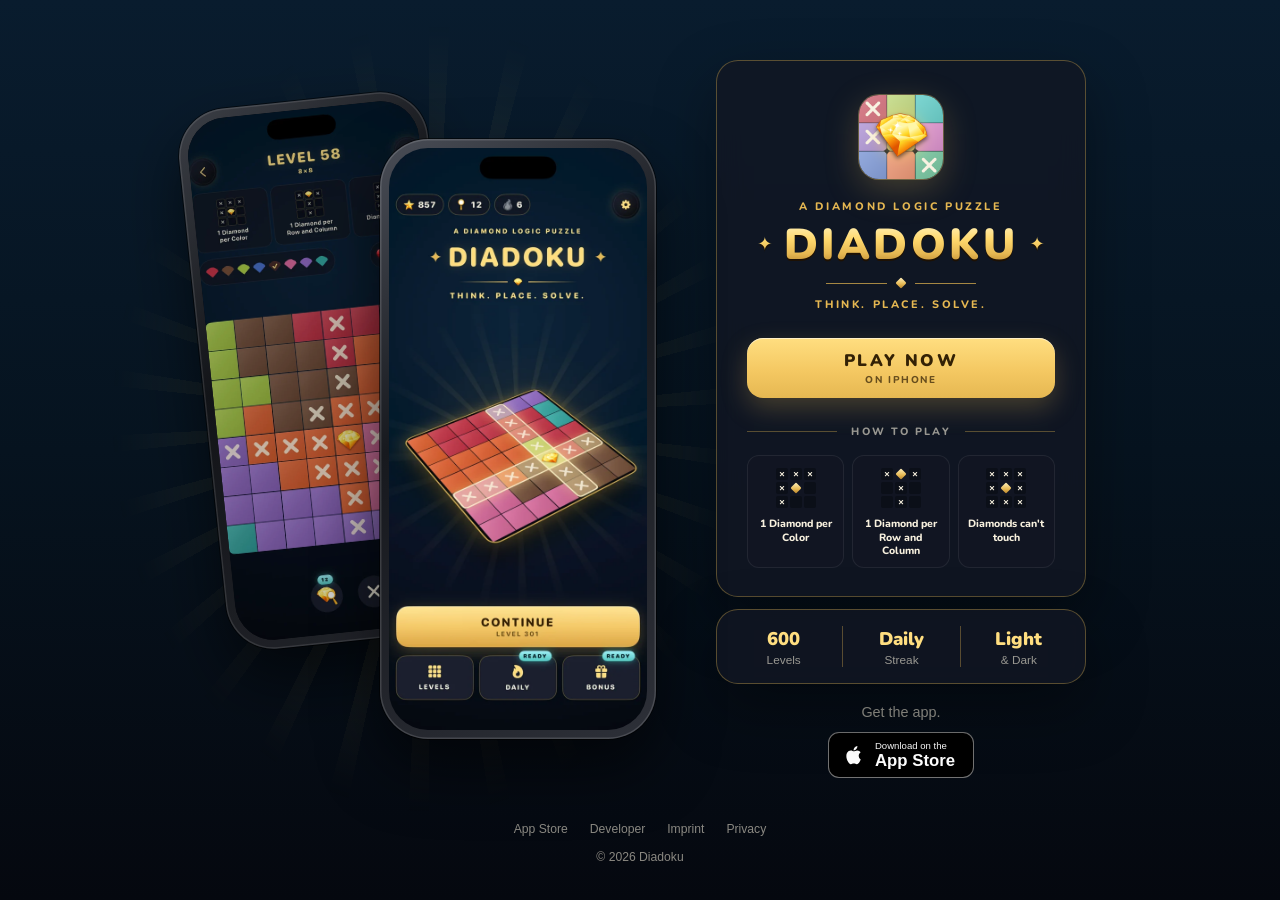
==== index.html @ b41c8b6a "Give the site its own favicon: the gold diamond on four board colors The full app icon turned into a" ====
<!doctype html>
<html lang="en">
<head>
  <meta charset="utf-8">
  <meta name="viewport" content="width=device-width, initial-scale=1">
  <meta name="theme-color" content="#091c2e">
  <title>Diadoku — A diamond logic puzzle</title>
  <meta name="description" content="Think. Place. Solve. Find every diamond: one per color, one per row and column, and no two may touch. 600 levels, a daily streak and light & dark mode, on iPhone.">
  <link rel="canonical" href="https://diadoku.com/">
  <meta property="og:type" content="website">
  <meta property="og:title" content="Diadoku — A diamond logic puzzle">
  <meta property="og:description" content="Think. Place. Solve. 600 levels on iPhone.">
  <meta property="og:url" content="https://diadoku.com/">
  <meta property="og:image" content="https://diadoku.com/assets/icon-256.png">
  <link rel="icon" href="/favicon.ico" sizes="any">
  <link rel="icon" type="image/png" sizes="32x32" href="assets/favicon-32.png">
  <link rel="icon" type="image/png" sizes="16x16" href="assets/favicon-16.png">
  <link rel="apple-touch-icon" href="assets/apple-touch-icon.png">
  <link rel="stylesheet" href="styles.css">
</head>
<body>
  <main class="stage">
    <div class="phones" aria-hidden="true">
      <div class="rays"></div>
      <div class="phone phone--back">
        <img class="slide is-active" src="assets/screens/game-dark.webp" width="600" height="1304" alt="">
        <img class="slide" src="assets/screens/streak.webp" width="600" height="1304" alt="" loading="lazy">
      </div>
      <div class="phone phone--front">
        <img class="slide is-active" src="assets/screens/home.webp" width="600" height="1304" alt="">
        <img class="slide" src="assets/screens/game-light.webp" width="600" height="1304" alt="" loading="lazy">
      </div>
    </div>

    <div class="panel">
      <section class="card card--main">
        <img class="app-icon" src="assets/icon-256.png" width="84" height="84" alt="">
        <p class="eyebrow">A diamond logic puzzle</p>
        <h1 class="wordmark"><span class="spark" aria-hidden="true">✦</span>Diadoku<span class="spark" aria-hidden="true">✦</span></h1>
        <div class="gem-rule" aria-hidden="true"><i></i></div>
        <p class="motto">Think. Place. Solve.</p>

        <a class="cta" href="https://apps.apple.com/app/diadoku/id6808338155" target="_blank" rel="noopener noreferrer">
          Play now
          <small>on iPhone</small>
        </a>

        <div class="divider"><span>How to play</span></div>

        <ul class="rules">
          <li>
            <span class="mini" aria-hidden="true"><i>×</i><i>×</i><i>×</i><i>×</i><i class="g"></i><i></i><i>×</i><i></i><i></i></span>
            1 Diamond per Color
          </li>
          <li>
            <span class="mini" aria-hidden="true"><i>×</i><i class="g"></i><i>×</i><i></i><i>×</i><i></i><i></i><i>×</i><i></i></span>
            1 Diamond per Row and Column
          </li>
          <li>
            <span class="mini" aria-hidden="true"><i>×</i><i>×</i><i>×</i><i>×</i><i class="g"></i><i>×</i><i>×</i><i>×</i><i>×</i></span>
            Diamonds can't touch
          </li>
        </ul>
      </section>

      <section class="card card--stats" aria-label="Game features">
        <div><strong>600</strong><span>Levels</span></div>
        <div><strong>Daily</strong><span>Streak</span></div>
        <div><strong>Light</strong><span>&amp; Dark</span></div>
      </section>

      <div class="get-app">
        <p>Get the app.</p>
        <a class="store-badge" href="https://apps.apple.com/app/diadoku/id6808338155" target="_blank" rel="noopener noreferrer">
          <svg viewBox="0 0 24 24" aria-hidden="true"><path d="M16.7 12.8c0-2.3 1.9-3.4 2-3.5a4.3 4.3 0 0 0-3.4-1.8c-1.4-.1-2.7.8-3.4.8-.7 0-1.8-.8-3-.8a4.5 4.5 0 0 0-3.8 2.3c-1.6 2.8-.4 6.9 1.1 9.2.8 1.1 1.6 2.3 2.7 2.2 1.1 0 1.5-.7 2.9-.7s1.8.7 3 .7 2-1.1 2.7-2.3a10 10 0 0 0 1.2-2.5 4 4 0 0 1-2-3.6ZM14.4 6a4.2 4.2 0 0 0 1-3 4.3 4.3 0 0 0-2.8 1.5 4 4 0 0 0-1 2.9 3.6 3.6 0 0 0 2.8-1.4Z"/></svg>
          <span><small>Download on the</small><strong>App Store</strong></span>
        </a>
      </div>
    </div>
  </main>

  <footer class="site-footer">
    <nav class="footer-links" aria-label="Footer">
      <a href="https://apps.apple.com/app/diadoku/id6808338155" target="_blank" rel="noopener noreferrer">App Store</a>
      <a href="https://www.ogulcanserbest.com/" target="_blank" rel="noopener noreferrer">Developer</a>
      <a href="https://www.ogulcanserbest.com/imprint.html">Imprint</a>
      <a href="https://www.ogulcanserbest.com/privacy.html">Privacy</a>
    </nav>
    <p>© <span id="year">2026</span> Diadoku</p>
  </footer>

  <script>
    document.getElementById("year").textContent = new Date().getFullYear();
    if (!matchMedia("(prefers-reduced-motion: reduce)").matches) {
      const slides = document.querySelectorAll(".phone .slide");
      setInterval(() => slides.forEach((slide) => slide.classList.toggle("is-active")), 4500);
    }
  </script>
</body>
</html>
---- styles.css ----
/* Nunito stands in for SF Rounded where the system font is not available */
@font-face {
  font-family: "Nunito";
  src: url("assets/fonts/nunito-latin-800-normal.woff2") format("woff2");
  font-weight: 800;
  font-display: swap;
}
@font-face {
  font-family: "Nunito";
  src: url("assets/fonts/nunito-latin-900-normal.woff2") format("woff2");
  font-weight: 900;
  font-display: swap;
}

/* Colors taken from the app's DiadokuTheme (dark appearance) */
:root {
  color-scheme: dark;
  --bg-top: #091c2e;
  --bg-mid: #06131f;
  --bg: #05080f;
  --card: rgb(18 23 36 / 80%);
  --ink: #f7f0de;
  --muted: rgb(247 240 222 / 60%);
  --gold: #e6b852;
  --gold-soft: #ffde80;
  --on-gold: #332105;
  --line: rgb(230 184 82 / 35%);
  --wordmark: linear-gradient(180deg, #fff2bf 0%, #ffd96e 38%, #e6b852 70%, #b3802b 100%);
  --rounded: ui-rounded, "SF Pro Rounded", "Nunito", system-ui, sans-serif;
  --sans: -apple-system, BlinkMacSystemFont, "SF Pro Text", "Segoe UI", Roboto, sans-serif;
}

* { box-sizing: border-box; }
html { min-width: 320px; background: var(--bg); overflow-x: hidden; }
body {
  min-height: 100vh;
  min-height: 100svh;
  margin: 0;
  display: flex;
  flex-direction: column;
  overflow-x: hidden;
  overflow-x: clip;
  color: var(--ink);
  font-family: var(--sans);
  -webkit-font-smoothing: antialiased;
  background: linear-gradient(180deg, var(--bg-top) 0%, var(--bg-mid) 50%, var(--bg) 100%) fixed;
}
a { color: inherit; }

/* ---------- Layout: phones left, panel right ---------- */
.stage {
  flex: 1;
  width: min(980px, calc(100% - 32px));
  margin: 0 auto;
  padding: 56px 0 24px;
  display: flex;
  align-items: center;
  justify-content: center;
  gap: 52px;
}

/* ---------- Phones ---------- */
.phones {
  position: relative;
  flex: 0 0 auto;
  width: 470px;
  height: 640px;
}
/* The gold sunburst behind the board on the app's home screen */
.rays {
  position: absolute;
  inset: -12% -18%;
  background: repeating-conic-gradient(from 0deg at 50% 50%, rgb(255 222 128 / 14%) 0deg 3deg, transparent 3deg 12deg);
  -webkit-mask: radial-gradient(closest-side, #000 15%, transparent 100%);
  mask: radial-gradient(closest-side, #000 15%, transparent 100%);
  animation: spin 120s linear infinite;
}
.rays::after {
  content: "";
  position: absolute;
  inset: 25%;
  border-radius: 50%;
  background: radial-gradient(closest-side, rgb(230 184 82 / 30%), transparent);
}
@keyframes spin { to { transform: rotate(360deg); } }

.phone {
  position: absolute;
  aspect-ratio: 1320 / 2868;
  padding: 9px;
  border-radius: 48px;
  background: linear-gradient(145deg, #4a4e57, #17191e 40%, #2d3038);
  box-shadow:
    inset 0 0 0 1.5px rgb(255 255 255 / 14%),
    0 30px 60px rgb(0 0 0 / 55%),
    0 0 0 1px rgb(0 0 0 / 60%);
}
.phone .slide {
  position: absolute;
  inset: 9px;
  width: calc(100% - 18px);
  height: calc(100% - 18px);
  object-fit: cover;
  border-radius: 39px;
  background: var(--bg);
  opacity: 0;
  transition: opacity 1.4s ease;
}
.phone .slide.is-active { opacity: 1; }
.phone--back {
  left: 8px;
  top: 0;
  width: 250px;
  transform: rotate(-6deg);
  filter: brightness(.8);
}
.phone--front {
  right: 8px;
  bottom: 0;
  z-index: 1;
  width: 276px;
  animation: float 7s ease-in-out infinite;
}
@keyframes float {
  0%, 100% { transform: translateY(0); }
  50% { transform: translateY(-10px); }
}

/* ---------- Panel / cards ---------- */
.panel {
  width: 370px;
  flex: 0 0 auto;
  display: flex;
  flex-direction: column;
  gap: 12px;
}
.card {
  border: 1px solid var(--line);
  border-radius: 22px;
  background: var(--card);
  -webkit-backdrop-filter: blur(14px);
  backdrop-filter: blur(14px);
  box-shadow: 0 24px 60px rgb(0 0 0 / 35%);
}
.card--main { padding: 34px 30px 28px; text-align: center; }
.app-icon {
  display: block;
  margin: 0 auto 20px;
  border-radius: 20px;
  box-shadow: 0 0 0 1px rgb(255 222 128 / 30%), 0 10px 34px rgb(230 184 82 / 25%);
}
.eyebrow, .motto {
  margin: 0;
  color: var(--gold);
  font-family: var(--rounded);
  font-size: .68rem;
  font-weight: 800;
  letter-spacing: .24em;
  text-transform: uppercase;
}
.wordmark {
  margin: 8px 0 0;
  display: flex;
  align-items: center;
  justify-content: center;
  gap: 12px;
  font-family: var(--rounded);
  font-size: 2.7rem;
  font-weight: 900;
  letter-spacing: .07em;
  line-height: 1.05;
  text-transform: uppercase;
  background: var(--wordmark);
  -webkit-background-clip: text;
  background-clip: text;
  color: transparent;
  filter: drop-shadow(0 2px 0 rgb(31 18 3 / 95%));
}
.spark { font-size: .42em; letter-spacing: 0; }
.gem-rule {
  display: flex;
  align-items: center;
  justify-content: center;
  gap: 10px;
  margin: 12px auto 10px;
  width: 150px;
}
.gem-rule::before, .gem-rule::after { content: ""; flex: 1; height: 1px; background: var(--gold); opacity: .7; }
.gem-rule i, .mini .g {
  width: 8px;
  height: 8px;
  transform: rotate(45deg);
  border-radius: 1.5px;
  background: linear-gradient(135deg, #fff2bf, var(--gold) 60%, #b3802b);
}

.cta {
  display: flex;
  flex-direction: column;
  align-items: center;
  justify-content: center;
  min-height: 60px;
  margin-top: 26px;
  border-radius: 16px;
  background: linear-gradient(180deg, var(--gold-soft), #f4c862 55%, var(--gold));
  color: var(--on-gold);
  text-decoration: none;
  font-family: var(--rounded);
  font-weight: 900;
  font-size: 1.05rem;
  letter-spacing: .14em;
  text-transform: uppercase;
  box-shadow: 0 10px 26px rgb(230 184 82 / 25%), inset 0 1px 0 rgb(255 255 255 / 55%);
  transition: transform .18s ease, box-shadow .18s ease;
}
.cta small { margin-top: 1px; font-size: .62rem; font-weight: 800; letter-spacing: .16em; opacity: .72; }
.cta:hover { transform: translateY(-2px); box-shadow: 0 14px 32px rgb(230 184 82 / 36%), inset 0 1px 0 rgb(255 255 255 / 55%); }

.divider {
  display: flex;
  align-items: center;
  gap: 14px;
  margin: 26px 0 16px;
  color: var(--muted);
  font-family: var(--rounded);
  font-size: .66rem;
  font-weight: 800;
  letter-spacing: .2em;
  text-transform: uppercase;
}
.divider::before, .divider::after { content: ""; flex: 1; height: 1px; background: var(--line); }

/* The three rule cards from the top of the game screen */
.rules {
  margin: 0;
  padding: 0;
  list-style: none;
  display: grid;
  grid-template-columns: repeat(3, 1fr);
  gap: 8px;
}
.rules li {
  display: flex;
  flex-direction: column;
  align-items: center;
  gap: 9px;
  padding: 12px 6px 10px;
  border: 1px solid rgb(255 255 255 / 7%);
  border-radius: 12px;
  background: rgb(18 23 36 / 90%);
  font-family: var(--rounded);
  font-size: .66rem;
  font-weight: 800;
  line-height: 1.25;
}
.mini {
  display: grid;
  grid-template-columns: repeat(3, 12px);
  gap: 2px;
}
.mini i {
  width: 12px;
  height: 12px;
  display: grid;
  place-items: center;
  border-radius: 2px;
  background: #0b0f18;
  color: var(--ink);
  font-size: 10px;
  font-style: normal;
  line-height: 1;
}
.mini .g { width: 8px; height: 8px; margin: 2px; }

.card--stats {
  display: grid;
  grid-template-columns: repeat(3, 1fr);
  padding: 16px 8px;
  text-align: center;
}
.card--stats div + div { border-left: 1px solid var(--line); }
.card--stats strong { display: block; color: var(--gold-soft); font-family: var(--rounded); font-size: 1.15rem; font-weight: 900; }
.card--stats span { display: block; margin-top: 2px; color: var(--muted); font-size: .74rem; }

.get-app { padding-top: 8px; text-align: center; }
.get-app p { margin: 0 0 12px; color: var(--muted); font-size: .9rem; }
.store-badge {
  display: inline-flex;
  align-items: center;
  gap: 9px;
  min-height: 46px;
  padding: 6px 18px 6px 13px;
  border: 1px solid rgb(255 255 255 / 45%);
  border-radius: 11px;
  background: #000;
  color: #fff;
  text-decoration: none;
  transition: border-color .18s ease;
}
.store-badge:hover { border-color: #fff; }
.store-badge svg { width: 24px; height: 24px; fill: currentColor; }
.store-badge span { display: grid; text-align: left; }
.store-badge small { font-size: .6rem; line-height: 1.2; }
.store-badge strong { font-size: 1.05rem; font-weight: 600; line-height: 1.15; }

.cta:focus-visible, .store-badge:focus-visible, .footer-links a:focus-visible { outline: 2px solid var(--gold-soft); outline-offset: 3px; }

/* ---------- Footer ---------- */
.site-footer {
  padding: 16px 16px 36px;
  text-align: center;
  color: rgb(247 240 222 / 55%);
  font-size: .76rem;
}
.footer-links { display: flex; flex-wrap: wrap; justify-content: center; gap: 8px 22px; }
.footer-links a { text-decoration: none; transition: color .18s ease; }
.footer-links a:hover { color: var(--gold-soft); }
.site-footer p { margin: 14px 0 0; }

/* ---------- Responsive ---------- */
@media (max-width: 920px) {
  .stage { flex-direction: column; gap: 28px; padding-top: 32px; }
  .panel { order: -1; }
  .phones { width: 340px; height: 470px; }
  .phone--back { width: 182px; }
  .phone--front { width: 200px; }
  .phone { padding: 7px; border-radius: 36px; }
  .phone .slide { inset: 7px; width: calc(100% - 14px); height: calc(100% - 14px); border-radius: 29px; }
}
@media (max-width: 420px) {
  .panel { width: 100%; }
  .card--main { padding: 30px 18px 22px; }
  .wordmark { font-size: 2.3rem; gap: 9px; }
  .phones { width: 300px; height: 420px; }
  .phone--back { width: 162px; }
  .phone--front { width: 178px; }
}
@media (prefers-reduced-motion: reduce) {
  *, *::before, *::after { animation: none !important; transition-duration: .01ms !important; }
}
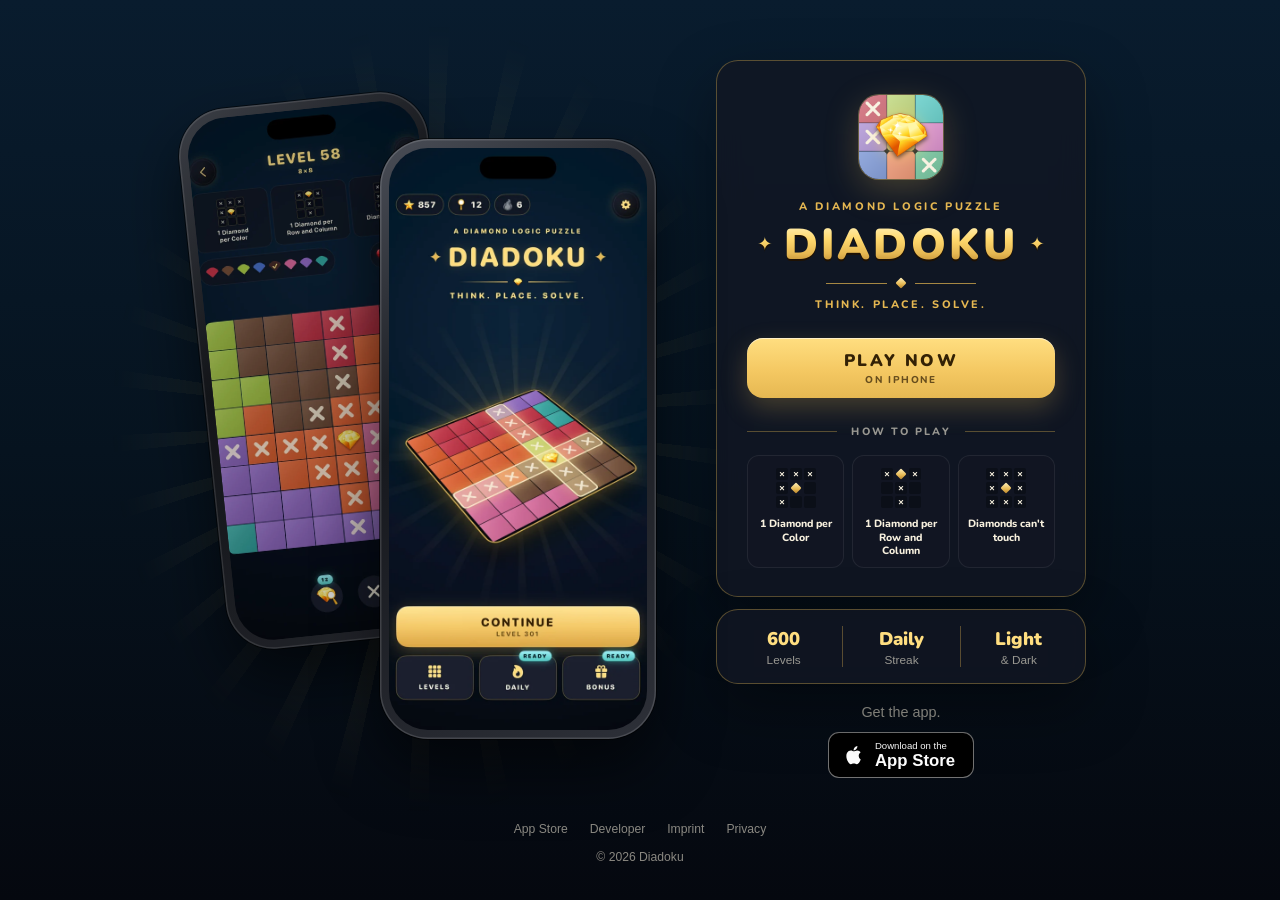
==== commit 79a5fbb4: "Load the newest stylesheet after each change Co-Authored-By: Claude Opus 5.5 <noreply@anthropic.com>" ====
--- a/index.html
+++ b/index.html
@@ -16,7 +16,7 @@
   <link rel="icon" type="image/png" sizes="32x32" href="assets/favicon-32.png">
   <link rel="icon" type="image/png" sizes="16x16" href="assets/favicon-16.png">
   <link rel="apple-touch-icon" href="assets/apple-touch-icon.png">
-  <link rel="stylesheet" href="styles.css">
+  <link rel="stylesheet" href="styles.css?v=7286f55">
 </head>
 <body>
   <main class="stage">
--- a/styles.css
+++ b/styles.css
@@ -320,7 +320,6 @@
 /* ---------- Responsive ---------- */
 @media (max-width: 920px) {
   .stage { flex-direction: column; gap: 28px; padding-top: 32px; }
-  .panel { order: -1; }
   .phones { width: 340px; height: 470px; }
   .phone--back { width: 182px; }
   .phone--front { width: 200px; }
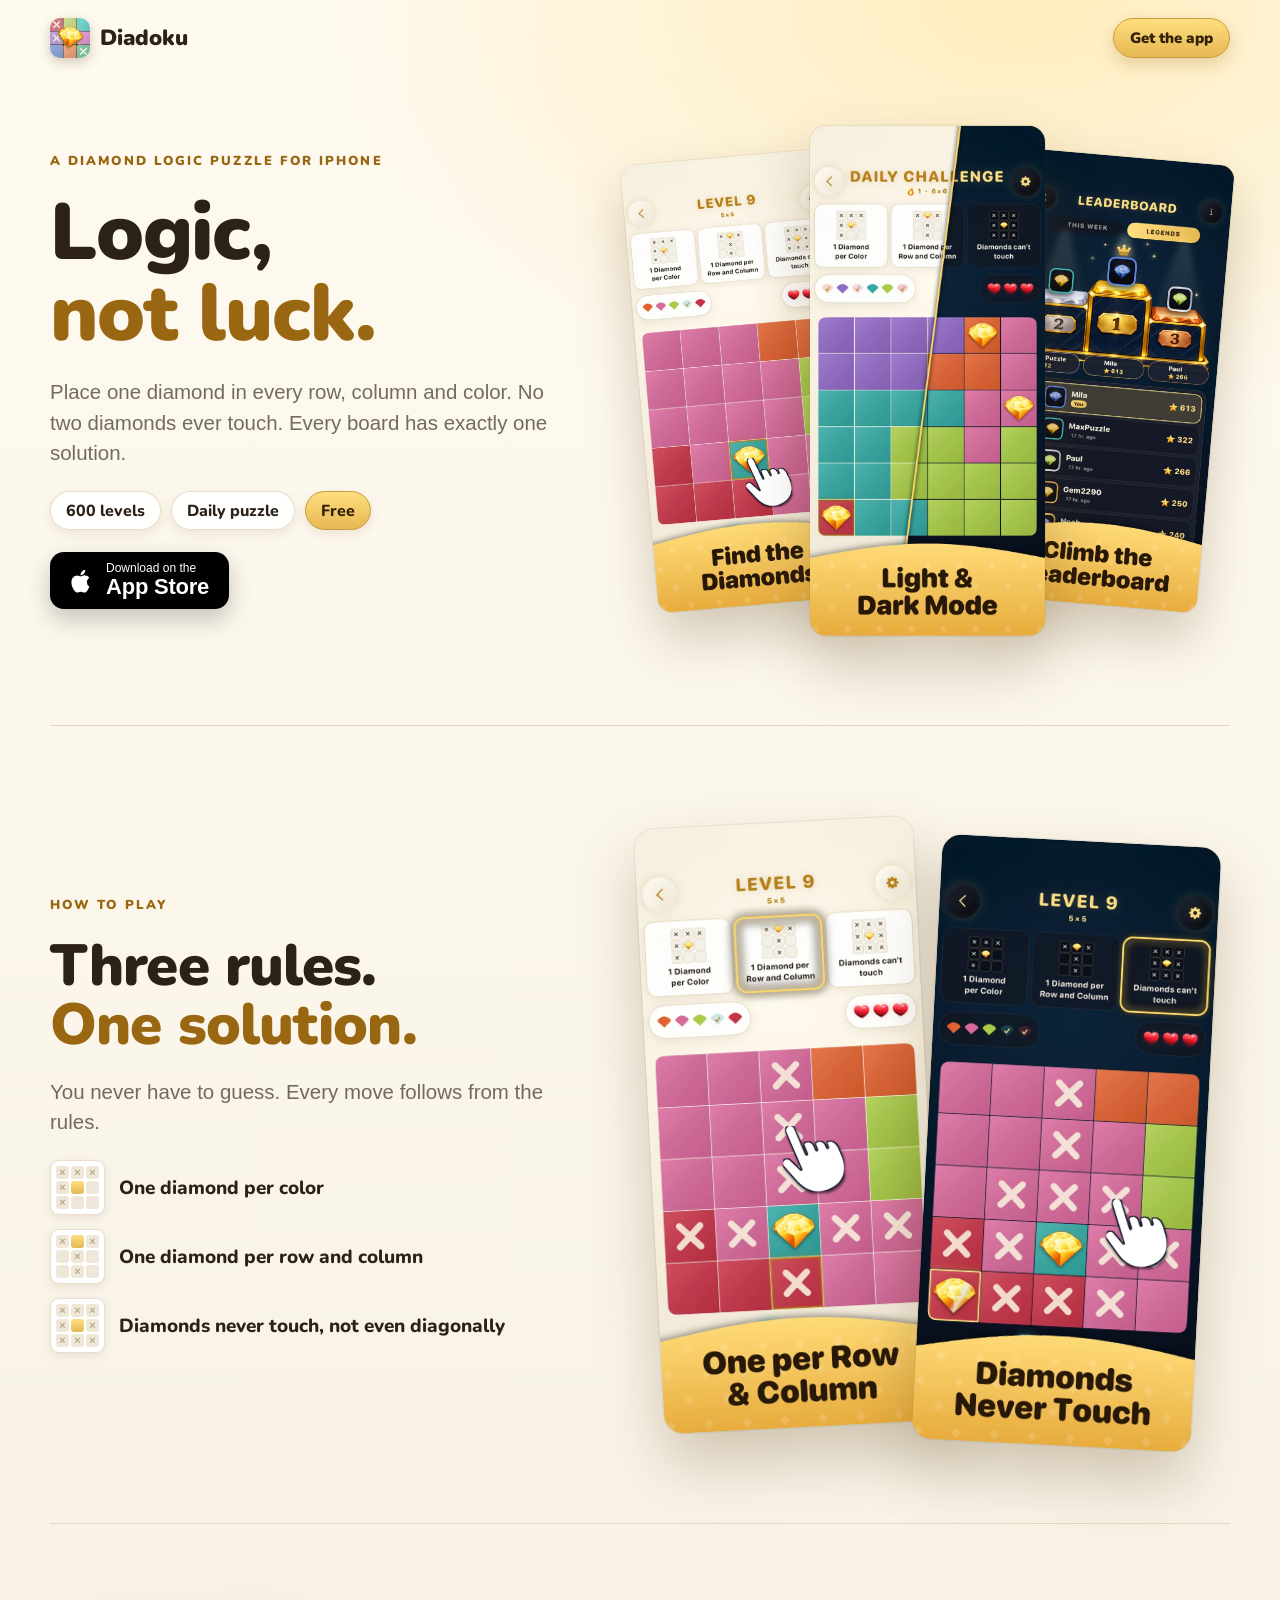
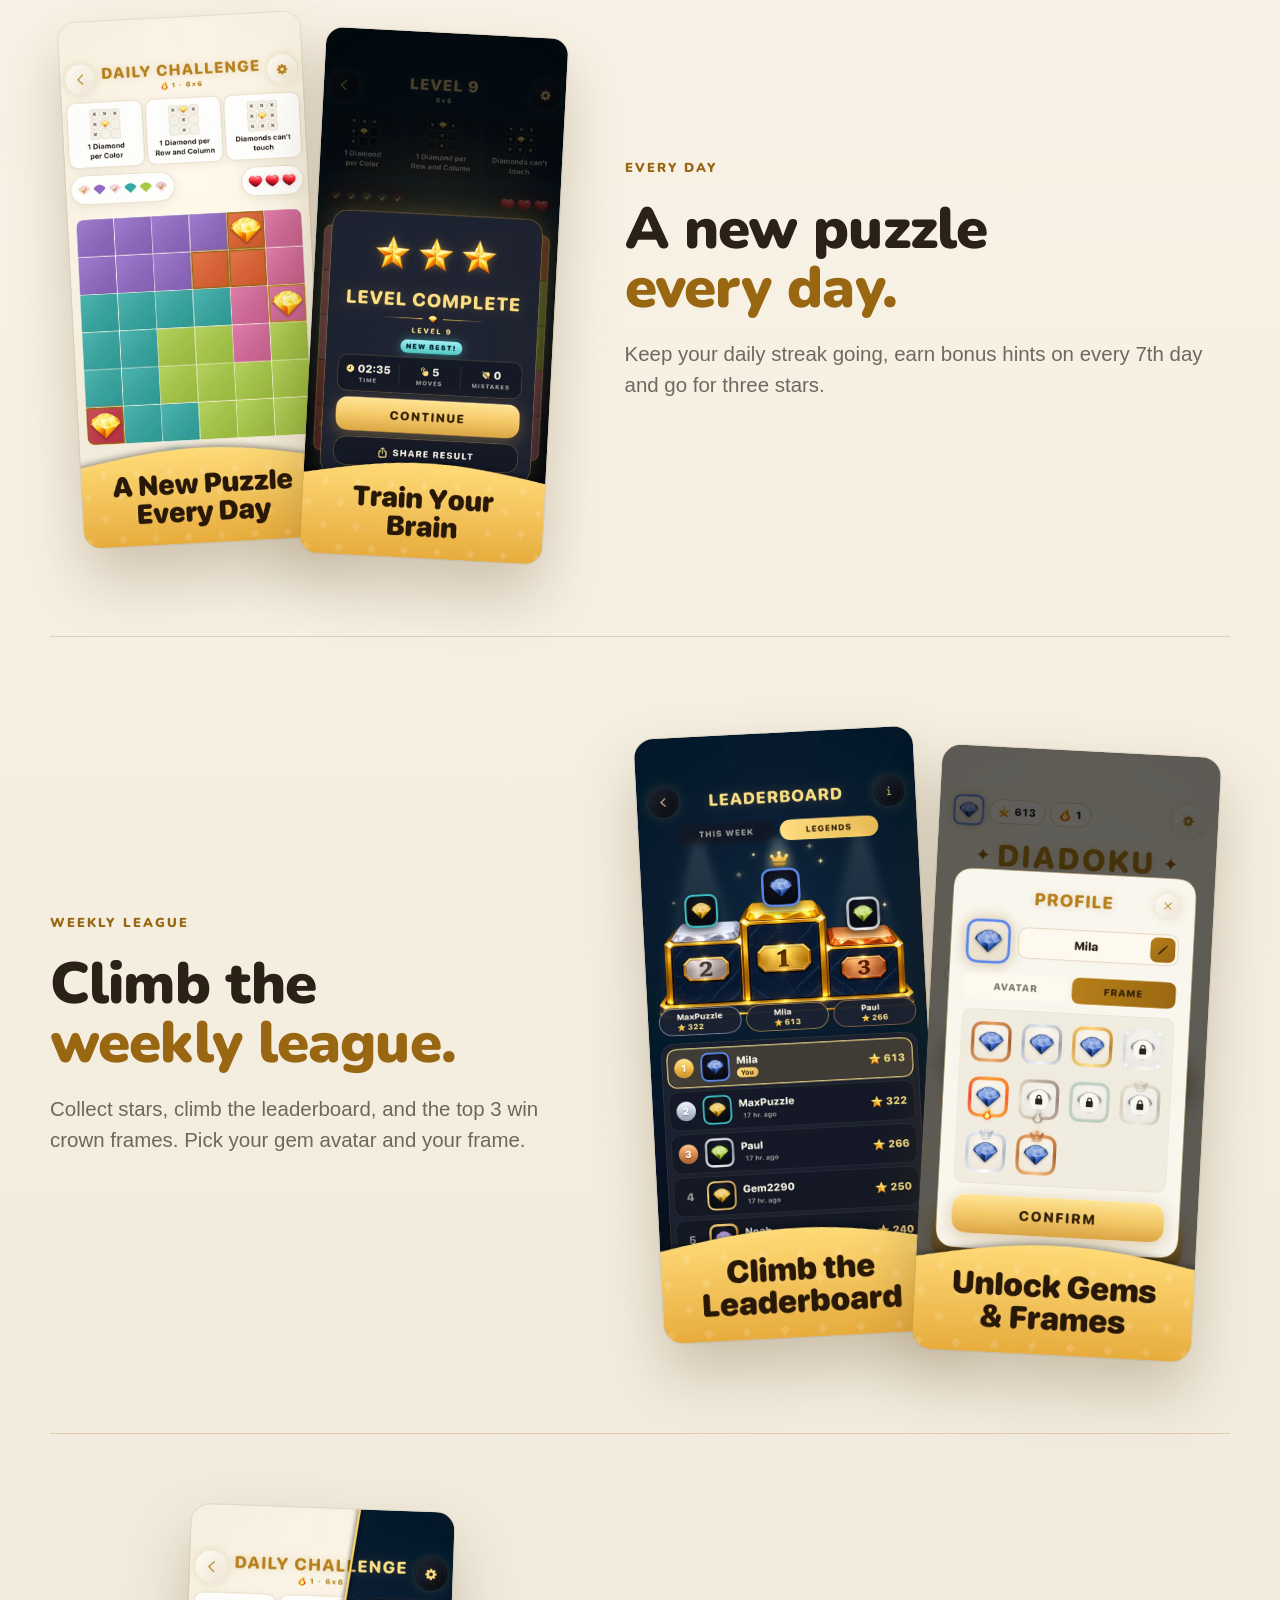
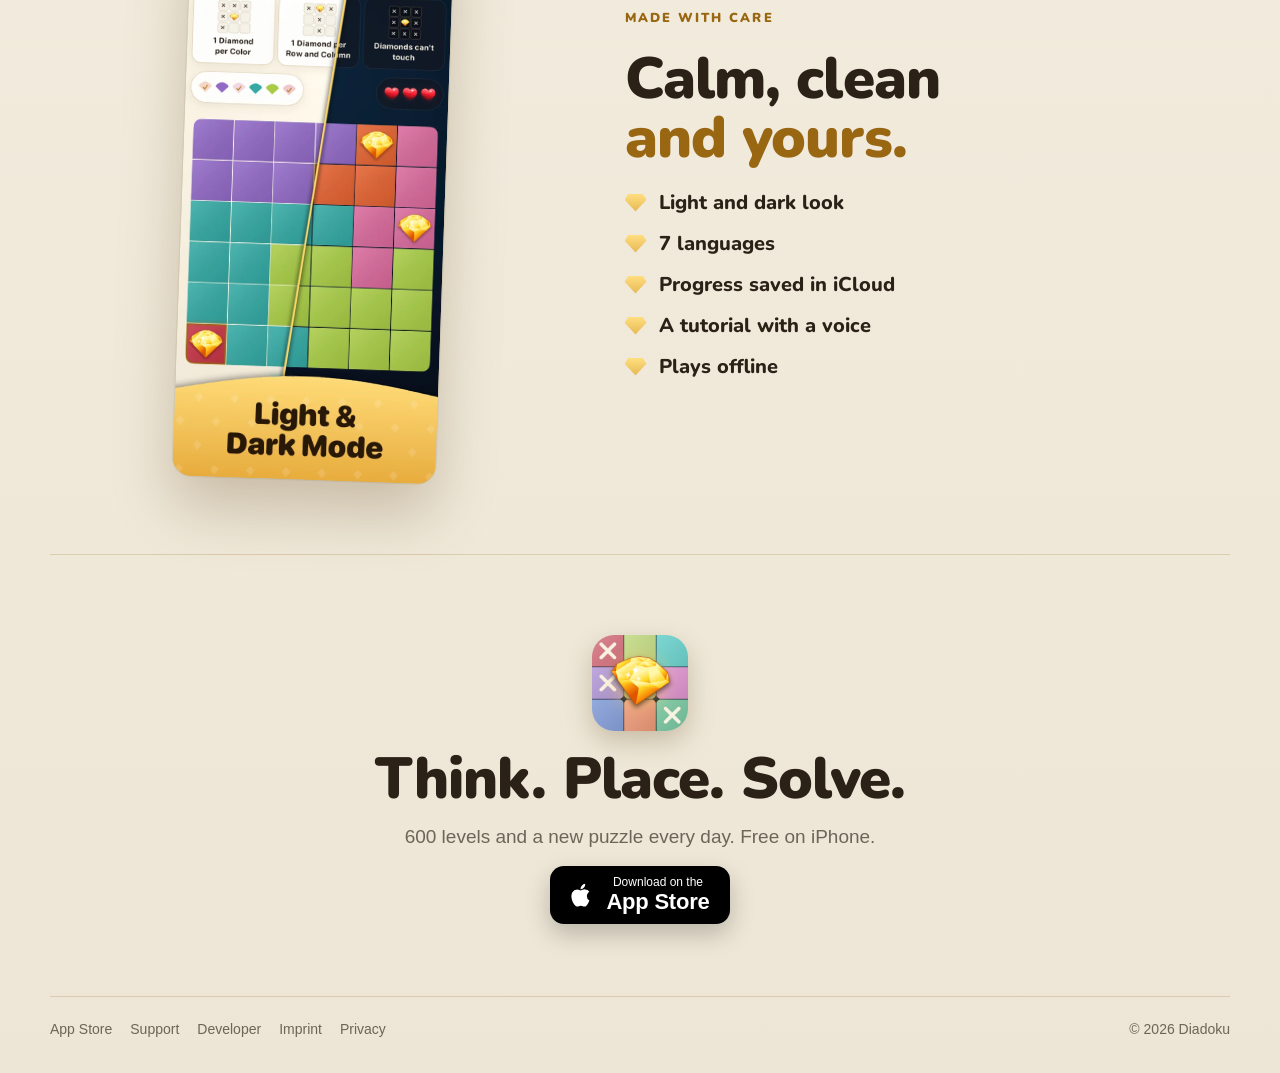
==== commit b648b875: "Show the site in the light look of the launch gallery The page now tells the game like the Product H" ====
--- a/index.html
+++ b/index.html
@@ -3,85 +3,130 @@
 <head>
   <meta charset="utf-8">
   <meta name="viewport" content="width=device-width, initial-scale=1">
-  <meta name="theme-color" content="#091c2e">
-  <title>Diadoku — A diamond logic puzzle</title>
-  <meta name="description" content="Think. Place. Solve. Find every diamond: one per color, one per row and column, and no two may touch. 600 levels, a daily streak and light & dark mode, on iPhone.">
+  <meta name="theme-color" content="#fffaf0">
+  <title>Diadoku: Logic, not luck</title>
+  <meta name="description" content="A calm logic puzzle for iPhone. Place one diamond in every row, column and color, and no two diamonds may touch. Every board has exactly one solution. 600 levels, a daily puzzle and a weekly star league, free.">
   <link rel="canonical" href="https://diadoku.com/">
   <meta property="og:type" content="website">
-  <meta property="og:title" content="Diadoku — A diamond logic puzzle">
-  <meta property="og:description" content="Think. Place. Solve. 600 levels on iPhone.">
+  <meta property="og:title" content="Diadoku: Logic, not luck">
+  <meta property="og:description" content="Place one diamond in every row, column and color. Every board has exactly one solution. Free on iPhone.">
   <meta property="og:url" content="https://diadoku.com/">
-  <meta property="og:image" content="https://diadoku.com/assets/icon-256.png">
+  <meta property="og:image" content="https://diadoku.com/assets/og.jpg">
+  <meta property="og:image:width" content="1270">
+  <meta property="og:image:height" content="760">
+  <meta name="twitter:card" content="summary_large_image">
   <link rel="icon" href="/favicon.ico" sizes="any">
   <link rel="icon" type="image/png" sizes="32x32" href="assets/favicon-32.png">
   <link rel="icon" type="image/png" sizes="16x16" href="assets/favicon-16.png">
   <link rel="apple-touch-icon" href="assets/apple-touch-icon.png">
-  <link rel="stylesheet" href="styles.css?v=7286f55">
+  <link rel="stylesheet" href="styles.css?v=2">
 </head>
 <body>
-  <main class="stage">
-    <div class="phones" aria-hidden="true">
-      <div class="rays"></div>
-      <div class="phone phone--back">
-        <img class="slide is-active" src="assets/screens/game-dark.webp" width="600" height="1304" alt="">
-        <img class="slide" src="assets/screens/streak.webp" width="600" height="1304" alt="" loading="lazy">
-      </div>
-      <div class="phone phone--front">
-        <img class="slide is-active" src="assets/screens/home.webp" width="600" height="1304" alt="">
-        <img class="slide" src="assets/screens/game-light.webp" width="600" height="1304" alt="" loading="lazy">
-      </div>
-    </div>
+  <header class="top">
+    <a class="brand" href="#top" aria-label="Diadoku, back to top">
+      <img src="assets/icon-256.png" width="40" height="40" alt="">
+      <span>Diadoku</span>
+    </a>
+    <a class="pill-link" href="https://apps.apple.com/app/apple-store/id6808338155?pt=129407361&amp;ct=website&amp;mt=8" target="_blank" rel="noopener noreferrer">Get the app</a>
+  </header>
 
-    <div class="panel">
-      <section class="card card--main">
-        <img class="app-icon" src="assets/icon-256.png" width="84" height="84" alt="">
-        <p class="eyebrow">A diamond logic puzzle</p>
-        <h1 class="wordmark"><span class="spark" aria-hidden="true">✦</span>Diadoku<span class="spark" aria-hidden="true">✦</span></h1>
-        <div class="gem-rule" aria-hidden="true"><i></i></div>
-        <p class="motto">Think. Place. Solve.</p>
-
-        <a class="cta" href="https://apps.apple.com/app/diadoku/id6808338155" target="_blank" rel="noopener noreferrer">
-          Play now
-          <small>on iPhone</small>
-        </a>
-
-        <div class="divider"><span>How to play</span></div>
-
-        <ul class="rules">
-          <li>
-            <span class="mini" aria-hidden="true"><i>×</i><i>×</i><i>×</i><i>×</i><i class="g"></i><i></i><i>×</i><i></i><i></i></span>
-            1 Diamond per Color
-          </li>
-          <li>
-            <span class="mini" aria-hidden="true"><i>×</i><i class="g"></i><i>×</i><i></i><i>×</i><i></i><i></i><i>×</i><i></i></span>
-            1 Diamond per Row and Column
-          </li>
-          <li>
-            <span class="mini" aria-hidden="true"><i>×</i><i>×</i><i>×</i><i>×</i><i class="g"></i><i>×</i><i>×</i><i>×</i><i>×</i></span>
-            Diamonds can't touch
-          </li>
+  <main id="top">
+    <!-- Hero: the thesis and three store images, like the first gallery slide -->
+    <section class="hero">
+      <div class="copy">
+        <p class="eyebrow">A diamond logic puzzle for iPhone</p>
+        <h1>Logic, <em>not luck.</em></h1>
+        <p class="lead">Place one diamond in every row, column and color. No two diamonds ever touch. Every board has exactly one solution.</p>
+        <ul class="chips" aria-label="Highlights">
+          <li>600 levels</li>
+          <li>Daily puzzle</li>
+          <li class="gold">Free</li>
         </ul>
-      </section>
-
-      <section class="card card--stats" aria-label="Game features">
-        <div><strong>600</strong><span>Levels</span></div>
-        <div><strong>Daily</strong><span>Streak</span></div>
-        <div><strong>Light</strong><span>&amp; Dark</span></div>
-      </section>
-
-      <div class="get-app">
-        <p>Get the app.</p>
-        <a class="store-badge" href="https://apps.apple.com/app/diadoku/id6808338155" target="_blank" rel="noopener noreferrer">
+        <a class="store-badge" href="https://apps.apple.com/app/apple-store/id6808338155?pt=129407361&amp;ct=website&amp;mt=8" target="_blank" rel="noopener noreferrer">
           <svg viewBox="0 0 24 24" aria-hidden="true"><path d="M16.7 12.8c0-2.3 1.9-3.4 2-3.5a4.3 4.3 0 0 0-3.4-1.8c-1.4-.1-2.7.8-3.4.8-.7 0-1.8-.8-3-.8a4.5 4.5 0 0 0-3.8 2.3c-1.6 2.8-.4 6.9 1.1 9.2.8 1.1 1.6 2.3 2.7 2.2 1.1 0 1.5-.7 2.9-.7s1.8.7 3 .7 2-1.1 2.7-2.3a10 10 0 0 0 1.2-2.5 4 4 0 0 1-2-3.6ZM14.4 6a4.2 4.2 0 0 0 1-3 4.3 4.3 0 0 0-2.8 1.5 4 4 0 0 0-1 2.9 3.6 3.6 0 0 0 2.8-1.4Z"/></svg>
           <span><small>Download on the</small><strong>App Store</strong></span>
         </a>
       </div>
-    </div>
+      <div class="shots fan" aria-hidden="true">
+        <img src="assets/store/01-find-the-diamonds.webp" width="660" height="1434" alt="">
+        <img src="assets/store/08-light-and-dark.webp" width="660" height="1434" alt="">
+        <img src="assets/store/07-leaderboard.webp" width="660" height="1434" alt="">
+      </div>
+    </section>
+
+    <section class="feature" aria-labelledby="rules-title">
+      <div class="copy">
+        <p class="eyebrow">How to play</p>
+        <h2 id="rules-title">Three rules. <em>One solution.</em></h2>
+        <p class="lead">You never have to guess. Every move follows from the rules.</p>
+        <ul class="rules">
+          <li><span class="mini" aria-hidden="true"><i>×</i><i>×</i><i>×</i><i>×</i><i class="g"></i><i></i><i>×</i><i></i><i></i></span>One diamond per color</li>
+          <li><span class="mini" aria-hidden="true"><i>×</i><i class="g"></i><i>×</i><i></i><i>×</i><i></i><i></i><i>×</i><i></i></span>One diamond per row and column</li>
+          <li><span class="mini" aria-hidden="true"><i>×</i><i>×</i><i>×</i><i>×</i><i class="g"></i><i>×</i><i>×</i><i>×</i><i>×</i></span>Diamonds never touch, not even diagonally</li>
+        </ul>
+      </div>
+      <div class="shots pair">
+        <img src="assets/store/02-row-and-column.webp" width="660" height="1434" loading="lazy" alt="A level with X marks showing one diamond per row and column">
+        <img src="assets/store/03-never-touch.webp" width="660" height="1434" loading="lazy" alt="The dark look: the cells around a diamond are marked because diamonds never touch">
+      </div>
+    </section>
+
+    <section class="feature feature--flip" aria-labelledby="daily-title">
+      <div class="copy">
+        <p class="eyebrow">Every day</p>
+        <h2 id="daily-title">A new puzzle <em>every day.</em></h2>
+        <p class="lead">Keep your daily streak going, earn bonus hints on every 7th day and go for three stars.</p>
+      </div>
+      <div class="shots pair">
+        <img src="assets/store/05-daily-challenge.webp" width="660" height="1434" loading="lazy" alt="The daily challenge, a 6 by 6 board">
+        <img src="assets/store/04-train-your-brain.webp" width="660" height="1434" loading="lazy" alt="Level complete with three stars, time, moves and mistakes">
+      </div>
+    </section>
+
+    <section class="feature" aria-labelledby="league-title">
+      <div class="copy">
+        <p class="eyebrow">Weekly league</p>
+        <h2 id="league-title">Climb the <em>weekly league.</em></h2>
+        <p class="lead">Collect stars, climb the leaderboard, and the top 3 win crown frames. Pick your gem avatar and your frame.</p>
+      </div>
+      <div class="shots pair">
+        <img src="assets/store/07-leaderboard.webp" width="660" height="1434" loading="lazy" alt="The weekly leaderboard with a podium for the top 3">
+        <img src="assets/store/06-gems-and-frames.webp" width="660" height="1434" loading="lazy" alt="The profile with gem avatars and frames">
+      </div>
+    </section>
+
+    <section class="feature feature--flip" aria-labelledby="calm-title">
+      <div class="copy">
+        <p class="eyebrow">Made with care</p>
+        <h2 id="calm-title">Calm, clean <em>and yours.</em></h2>
+        <ul class="ticks">
+          <li>Light and dark look</li>
+          <li>7 languages</li>
+          <li>Progress saved in iCloud</li>
+          <li>A tutorial with a voice</li>
+          <li>Plays offline</li>
+        </ul>
+      </div>
+      <div class="shots single">
+        <img src="assets/store/08-light-and-dark.webp" width="660" height="1434" loading="lazy" alt="The same daily challenge in the light and in the dark look">
+      </div>
+    </section>
+
+    <section class="final" aria-labelledby="final-title">
+      <img src="assets/icon-256.png" width="96" height="96" alt="">
+      <h2 id="final-title">Think. Place. Solve.</h2>
+      <p>600 levels and a new puzzle every day. Free on iPhone.</p>
+      <a class="store-badge" href="https://apps.apple.com/app/apple-store/id6808338155?pt=129407361&amp;ct=website&amp;mt=8" target="_blank" rel="noopener noreferrer">
+        <svg viewBox="0 0 24 24" aria-hidden="true"><path d="M16.7 12.8c0-2.3 1.9-3.4 2-3.5a4.3 4.3 0 0 0-3.4-1.8c-1.4-.1-2.7.8-3.4.8-.7 0-1.8-.8-3-.8a4.5 4.5 0 0 0-3.8 2.3c-1.6 2.8-.4 6.9 1.1 9.2.8 1.1 1.6 2.3 2.7 2.2 1.1 0 1.5-.7 2.9-.7s1.8.7 3 .7 2-1.1 2.7-2.3a10 10 0 0 0 1.2-2.5 4 4 0 0 1-2-3.6ZM14.4 6a4.2 4.2 0 0 0 1-3 4.3 4.3 0 0 0-2.8 1.5 4 4 0 0 0-1 2.9 3.6 3.6 0 0 0 2.8-1.4Z"/></svg>
+        <span><small>Download on the</small><strong>App Store</strong></span>
+      </a>
+    </section>
   </main>
 
   <footer class="site-footer">
     <nav class="footer-links" aria-label="Footer">
-      <a href="https://apps.apple.com/app/diadoku/id6808338155" target="_blank" rel="noopener noreferrer">App Store</a>
+      <a href="https://apps.apple.com/app/apple-store/id6808338155?pt=129407361&amp;ct=website&amp;mt=8" target="_blank" rel="noopener noreferrer">App Store</a>
+      <a href="https://ogulcan-serbest.github.io/diadoku-support/">Support</a>
       <a href="https://www.ogulcanserbest.com/" target="_blank" rel="noopener noreferrer">Developer</a>
       <a href="https://www.ogulcanserbest.com/imprint.html">Imprint</a>
       <a href="https://www.ogulcanserbest.com/privacy.html">Privacy</a>
@@ -91,10 +136,6 @@
 
   <script>
     document.getElementById("year").textContent = new Date().getFullYear();
-    if (!matchMedia("(prefers-reduced-motion: reduce)").matches) {
-      const slides = document.querySelectorAll(".phone .slide");
-      setInterval(() => slides.forEach((slide) => slide.classList.toggle("is-active")), 4500);
-    }
   </script>
 </body>
 </html>
--- a/styles.css
+++ b/styles.css
@@ -12,328 +12,228 @@
   font-display: swap;
 }
 
-/* Colors taken from the app's DiadokuTheme (dark appearance) */
+/* The light look of the store images and the Product Hunt gallery:
+   cream ground, gold accents, the app's ink color (DiadokuTheme, light). */
 :root {
-  color-scheme: dark;
-  --bg-top: #091c2e;
-  --bg-mid: #06131f;
-  --bg: #05080f;
-  --card: rgb(18 23 36 / 80%);
-  --ink: #f7f0de;
-  --muted: rgb(247 240 222 / 60%);
-  --gold: #e6b852;
-  --gold-soft: #ffde80;
+  color-scheme: light;
+  --cream: #fffaf0;
+  --sand: #ede6d6;
+  --ink: #2b2117;
+  --muted: rgb(43 33 23 / 66%);
+  --gold: #996612;
+  --gold-soft: #e6b852;
+  --gold-light: #ffde80;
   --on-gold: #332105;
-  --line: rgb(230 184 82 / 35%);
-  --wordmark: linear-gradient(180deg, #fff2bf 0%, #ffd96e 38%, #e6b852 70%, #b3802b 100%);
+  --edge: rgb(153 102 18 / 22%);
+  --shadow: rgb(89 61 20 / 26%);
   --rounded: ui-rounded, "SF Pro Rounded", "Nunito", system-ui, sans-serif;
   --sans: -apple-system, BlinkMacSystemFont, "SF Pro Text", "Segoe UI", Roboto, sans-serif;
 }
 
 * { box-sizing: border-box; }
-html { min-width: 320px; background: var(--bg); overflow-x: hidden; }
+html { min-width: 320px; background: var(--sand); overflow-x: hidden; scroll-behavior: smooth; }
 body {
-  min-height: 100vh;
-  min-height: 100svh;
-  margin: 0;
-  display: flex;
-  flex-direction: column;
+  margin: 0;
   overflow-x: hidden;
   overflow-x: clip;
   color: var(--ink);
   font-family: var(--sans);
   -webkit-font-smoothing: antialiased;
-  background: linear-gradient(180deg, var(--bg-top) 0%, var(--bg-mid) 50%, var(--bg) 100%) fixed;
+  background:
+    radial-gradient(1200px 700px at 80% 0%, rgb(255 222 128 / 45%), transparent 60%),
+    linear-gradient(180deg, var(--cream) 0%, var(--sand) 100%);
 }
 a { color: inherit; }
-
-/* ---------- Layout: phones left, panel right ---------- */
-.stage {
-  flex: 1;
-  width: min(980px, calc(100% - 32px));
-  margin: 0 auto;
-  padding: 56px 0 24px;
+img { max-width: 100%; }
+a:focus-visible { outline: 3px solid var(--gold-soft); outline-offset: 3px; border-radius: 8px; }
+
+/* ---------- Header ---------- */
+.top {
+  width: min(1180px, calc(100% - 32px));
+  margin: 0 auto;
+  padding: 18px 0;
   display: flex;
   align-items: center;
-  justify-content: center;
-  gap: 52px;
-}
-
-/* ---------- Phones ---------- */
-.phones {
-  position: relative;
-  flex: 0 0 auto;
-  width: 470px;
-  height: 640px;
-}
-/* The gold sunburst behind the board on the app's home screen */
-.rays {
-  position: absolute;
-  inset: -12% -18%;
-  background: repeating-conic-gradient(from 0deg at 50% 50%, rgb(255 222 128 / 14%) 0deg 3deg, transparent 3deg 12deg);
-  -webkit-mask: radial-gradient(closest-side, #000 15%, transparent 100%);
-  mask: radial-gradient(closest-side, #000 15%, transparent 100%);
-  animation: spin 120s linear infinite;
-}
-.rays::after {
-  content: "";
-  position: absolute;
-  inset: 25%;
-  border-radius: 50%;
-  background: radial-gradient(closest-side, rgb(230 184 82 / 30%), transparent);
-}
-@keyframes spin { to { transform: rotate(360deg); } }
-
-.phone {
-  position: absolute;
-  aspect-ratio: 1320 / 2868;
-  padding: 9px;
-  border-radius: 48px;
-  background: linear-gradient(145deg, #4a4e57, #17191e 40%, #2d3038);
-  box-shadow:
-    inset 0 0 0 1.5px rgb(255 255 255 / 14%),
-    0 30px 60px rgb(0 0 0 / 55%),
-    0 0 0 1px rgb(0 0 0 / 60%);
-}
-.phone .slide {
-  position: absolute;
-  inset: 9px;
-  width: calc(100% - 18px);
-  height: calc(100% - 18px);
-  object-fit: cover;
-  border-radius: 39px;
-  background: var(--bg);
-  opacity: 0;
-  transition: opacity 1.4s ease;
-}
-.phone .slide.is-active { opacity: 1; }
-.phone--back {
-  left: 8px;
-  top: 0;
-  width: 250px;
-  transform: rotate(-6deg);
-  filter: brightness(.8);
-}
-.phone--front {
-  right: 8px;
-  bottom: 0;
-  z-index: 1;
-  width: 276px;
-  animation: float 7s ease-in-out infinite;
-}
-@keyframes float {
-  0%, 100% { transform: translateY(0); }
-  50% { transform: translateY(-10px); }
-}
-
-/* ---------- Panel / cards ---------- */
-.panel {
-  width: 370px;
-  flex: 0 0 auto;
-  display: flex;
-  flex-direction: column;
-  gap: 12px;
-}
-.card {
-  border: 1px solid var(--line);
-  border-radius: 22px;
-  background: var(--card);
-  -webkit-backdrop-filter: blur(14px);
-  backdrop-filter: blur(14px);
-  box-shadow: 0 24px 60px rgb(0 0 0 / 35%);
-}
-.card--main { padding: 34px 30px 28px; text-align: center; }
-.app-icon {
-  display: block;
-  margin: 0 auto 20px;
-  border-radius: 20px;
-  box-shadow: 0 0 0 1px rgb(255 222 128 / 30%), 0 10px 34px rgb(230 184 82 / 25%);
-}
-.eyebrow, .motto {
-  margin: 0;
-  color: var(--gold);
-  font-family: var(--rounded);
-  font-size: .68rem;
-  font-weight: 800;
-  letter-spacing: .24em;
-  text-transform: uppercase;
-}
-.wordmark {
-  margin: 8px 0 0;
-  display: flex;
-  align-items: center;
-  justify-content: center;
-  gap: 12px;
-  font-family: var(--rounded);
-  font-size: 2.7rem;
-  font-weight: 900;
-  letter-spacing: .07em;
-  line-height: 1.05;
-  text-transform: uppercase;
-  background: var(--wordmark);
-  -webkit-background-clip: text;
-  background-clip: text;
-  color: transparent;
-  filter: drop-shadow(0 2px 0 rgb(31 18 3 / 95%));
-}
-.spark { font-size: .42em; letter-spacing: 0; }
-.gem-rule {
-  display: flex;
-  align-items: center;
-  justify-content: center;
-  gap: 10px;
-  margin: 12px auto 10px;
-  width: 150px;
-}
-.gem-rule::before, .gem-rule::after { content: ""; flex: 1; height: 1px; background: var(--gold); opacity: .7; }
-.gem-rule i, .mini .g {
-  width: 8px;
-  height: 8px;
-  transform: rotate(45deg);
-  border-radius: 1.5px;
-  background: linear-gradient(135deg, #fff2bf, var(--gold) 60%, #b3802b);
-}
-
-.cta {
-  display: flex;
-  flex-direction: column;
-  align-items: center;
-  justify-content: center;
-  min-height: 60px;
-  margin-top: 26px;
-  border-radius: 16px;
-  background: linear-gradient(180deg, var(--gold-soft), #f4c862 55%, var(--gold));
-  color: var(--on-gold);
-  text-decoration: none;
+  justify-content: space-between;
+  gap: 16px;
+}
+.brand { display: flex; align-items: center; gap: 10px; text-decoration: none; }
+.brand img { width: 40px; height: 40px; border-radius: 10px; box-shadow: 0 4px 12px var(--shadow); }
+.brand span { font-family: var(--rounded); font-weight: 900; font-size: 22px; letter-spacing: -.01em; }
+.pill-link {
+  font-family: var(--rounded); font-weight: 900; font-size: 15px; text-decoration: none;
+  padding: 9px 16px; border-radius: 999px; color: var(--on-gold);
+  background: linear-gradient(180deg, var(--gold-light), var(--gold-soft));
+  border: 1px solid #c99a3a;
+  box-shadow: 0 6px 16px rgb(153 102 18 / 25%);
+}
+
+/* ---------- Shared type ---------- */
+.eyebrow {
+  margin: 0;
   font-family: var(--rounded);
   font-weight: 900;
-  font-size: 1.05rem;
-  letter-spacing: .14em;
+  font-size: 13px;
+  letter-spacing: .16em;
   text-transform: uppercase;
-  box-shadow: 0 10px 26px rgb(230 184 82 / 25%), inset 0 1px 0 rgb(255 255 255 / 55%);
-  transition: transform .18s ease, box-shadow .18s ease;
-}
-.cta small { margin-top: 1px; font-size: .62rem; font-weight: 800; letter-spacing: .16em; opacity: .72; }
-.cta:hover { transform: translateY(-2px); box-shadow: 0 14px 32px rgb(230 184 82 / 36%), inset 0 1px 0 rgb(255 255 255 / 55%); }
-
-.divider {
-  display: flex;
+  color: var(--gold);
+}
+h1, h2 {
+  margin: 0;
+  font-family: var(--rounded);
+  font-weight: 900;
+  letter-spacing: -.015em;
+  line-height: 1.02;
+  text-wrap: balance;
+}
+h1 { font-size: clamp(46px, 7vw, 80px); }
+h2 { font-size: clamp(36px, 4.6vw, 58px); }
+h1 em, h2 em { font-style: normal; color: var(--gold); }
+.lead {
+  margin: 0;
+  max-width: 30em;
+  font-size: clamp(18px, 1.6vw, 21px);
+  line-height: 1.5;
+  font-weight: 500;
+  color: var(--muted);
+}
+
+/* ---------- Sections: text on one side, store images on the other ---------- */
+.hero, .feature {
+  width: min(1180px, calc(100% - 32px));
+  margin: 0 auto;
+  display: grid;
+  grid-template-columns: minmax(0, 1fr) minmax(0, 1.15fr);
   align-items: center;
-  gap: 14px;
-  margin: 26px 0 16px;
-  color: var(--muted);
-  font-family: var(--rounded);
-  font-size: .66rem;
-  font-weight: 800;
-  letter-spacing: .2em;
-  text-transform: uppercase;
-}
-.divider::before, .divider::after { content: ""; flex: 1; height: 1px; background: var(--line); }
-
-/* The three rule cards from the top of the game screen */
-.rules {
-  margin: 0;
-  padding: 0;
-  list-style: none;
-  display: grid;
-  grid-template-columns: repeat(3, 1fr);
-  gap: 8px;
-}
+  gap: 48px;
+}
+.hero { min-height: 640px; padding: 24px 0 64px; }
+.feature { padding: 72px 0; border-top: 1px solid var(--edge); }
+.feature--flip .copy { order: 2; }
+.copy { display: flex; flex-direction: column; gap: 22px; min-width: 0; }
+
+.chips { display: flex; flex-wrap: wrap; gap: 10px; margin: 0; padding: 0; list-style: none; }
+.chips li {
+  font-family: var(--rounded); font-weight: 800; font-size: 16px;
+  padding: 8px 15px 7px; border-radius: 999px;
+  background: rgb(255 255 255 / 92%);
+  border: 1.5px solid var(--edge);
+  box-shadow: 0 4px 12px rgb(89 61 20 / 10%);
+}
+.chips li.gold { background: linear-gradient(180deg, var(--gold-light), var(--gold-soft)); border-color: #c99a3a; color: var(--on-gold); }
+
+/* Rule list with the mini boards of the app's rule cards */
+.rules, .ticks { margin: 0; padding: 0; list-style: none; display: grid; gap: 14px; }
 .rules li {
-  display: flex;
-  flex-direction: column;
-  align-items: center;
-  gap: 9px;
-  padding: 12px 6px 10px;
-  border: 1px solid rgb(255 255 255 / 7%);
-  border-radius: 12px;
-  background: rgb(18 23 36 / 90%);
-  font-family: var(--rounded);
-  font-size: .66rem;
-  font-weight: 800;
-  line-height: 1.25;
+  display: flex; align-items: center; gap: 14px;
+  font-family: var(--rounded); font-weight: 800; font-size: 19px;
 }
 .mini {
-  display: grid;
-  grid-template-columns: repeat(3, 12px);
-  gap: 2px;
+  flex: none;
+  display: grid; grid-template-columns: repeat(3, 13px); gap: 2px;
+  padding: 5px; border-radius: 9px;
+  background: #fff; border: 1.5px solid var(--edge);
+  box-shadow: 0 3px 8px rgb(89 61 20 / 10%);
 }
 .mini i {
-  width: 12px;
-  height: 12px;
-  display: grid;
-  place-items: center;
-  border-radius: 2px;
-  background: #0b0f18;
-  color: var(--ink);
-  font-size: 10px;
-  font-style: normal;
-  line-height: 1;
-}
-.mini .g { width: 8px; height: 8px; margin: 2px; }
-
-.card--stats {
-  display: grid;
-  grid-template-columns: repeat(3, 1fr);
-  padding: 16px 8px;
+  width: 13px; height: 13px; border-radius: 3px;
+  background: #efe8d8; color: #b9a98a;
+  font: 900 11px/13px var(--sans); font-style: normal; text-align: center;
+}
+.mini i.g { background: linear-gradient(180deg, var(--gold-light), var(--gold-soft)); }
+.ticks li {
+  display: flex; align-items: center; gap: 12px;
+  font-family: var(--rounded); font-weight: 800; font-size: 20px;
+}
+.ticks li::before {
+  content: ""; flex: none; width: 22px; height: 18px;
+  background: linear-gradient(180deg, var(--gold-light), var(--gold-soft));
+  clip-path: polygon(18% 0, 82% 0, 100% 34%, 50% 100%, 0 34%);
+}
+
+/* ---------- Store images, placed like the gallery slides ---------- */
+.shots { position: relative; width: 100%; }
+.shots img {
+  position: absolute;
+  height: auto;
+  aspect-ratio: 660 / 1434;
+  border-radius: 7% / 3.2%;
+  box-shadow: 0 30px 60px var(--shadow), 0 0 0 1px rgb(89 61 20 / 8%);
+  background: var(--cream);
+}
+/* three images fanned, the middle one on top */
+.fan { aspect-ratio: 712 / 660; }
+.fan img { width: 38.8%; top: 50%; }
+.fan img:nth-child(1) { left: 0;     transform: translateY(-50%) rotate(-5deg) scale(.88); }
+.fan img:nth-child(2) { left: 30.6%; transform: translateY(-50%); z-index: 2; animation: float 7s ease-in-out infinite; }
+.fan img:nth-child(3) { left: 61.2%; transform: translateY(-50%) rotate(5deg) scale(.88); }
+@keyframes float {
+  0%, 100% { transform: translateY(-50%); }
+  50% { transform: translateY(calc(-50% - 10px)); }
+}
+/* two images side by side, slightly tilted */
+.pair { aspect-ratio: 640 / 690; }
+.pair img { width: 46%; top: 50%; }
+.pair img:nth-child(1) { left: 4%;  transform: translateY(-50%) rotate(-3deg); }
+.pair img:nth-child(2) { left: 50%; transform: translateY(-47%) rotate(3deg); }
+/* one image */
+.single { aspect-ratio: 640 / 700; }
+.single img { width: 50%; left: 25%; top: 50%; transform: translateY(-50%) rotate(2deg); }
+
+/* ---------- Closing call ---------- */
+.final {
+  width: min(1180px, calc(100% - 32px));
+  margin: 0 auto;
+  padding: 80px 0 72px;
+  border-top: 1px solid var(--edge);
+  display: flex; flex-direction: column; align-items: center; gap: 18px;
   text-align: center;
 }
-.card--stats div + div { border-left: 1px solid var(--line); }
-.card--stats strong { display: block; color: var(--gold-soft); font-family: var(--rounded); font-size: 1.15rem; font-weight: 900; }
-.card--stats span { display: block; margin-top: 2px; color: var(--muted); font-size: .74rem; }
-
-.get-app { padding-top: 8px; text-align: center; }
-.get-app p { margin: 0 0 12px; color: var(--muted); font-size: .9rem; }
+.final img { width: 96px; height: 96px; border-radius: 22px; box-shadow: 0 10px 26px var(--shadow); }
+.final p { margin: 0; font-size: 19px; color: var(--muted); }
+
 .store-badge {
-  display: inline-flex;
-  align-items: center;
-  gap: 9px;
-  min-height: 46px;
-  padding: 6px 18px 6px 13px;
-  border: 1px solid rgb(255 255 255 / 45%);
-  border-radius: 11px;
-  background: #000;
-  color: #fff;
-  text-decoration: none;
-  transition: border-color .18s ease;
-}
-.store-badge:hover { border-color: #fff; }
-.store-badge svg { width: 24px; height: 24px; fill: currentColor; }
-.store-badge span { display: grid; text-align: left; }
-.store-badge small { font-size: .6rem; line-height: 1.2; }
-.store-badge strong { font-size: 1.05rem; font-weight: 600; line-height: 1.15; }
-
-.cta:focus-visible, .store-badge:focus-visible, .footer-links a:focus-visible { outline: 2px solid var(--gold-soft); outline-offset: 3px; }
+  align-self: flex-start;
+  display: inline-flex; align-items: center; gap: 10px;
+  padding: 10px 20px 10px 16px; border-radius: 14px;
+  background: #000; color: #fff; text-decoration: none;
+  box-shadow: 0 10px 24px rgb(0 0 0 / 22%);
+  transition: transform .15s ease;
+}
+.store-badge:hover { transform: translateY(-2px); }
+.final .store-badge { align-self: center; }
+.store-badge svg { width: 30px; height: 30px; fill: #fff; flex: none; }
+.store-badge span { display: flex; flex-direction: column; line-height: 1.1; }
+.store-badge small { font-size: 12px; }
+.store-badge strong { font-size: 22px; font-weight: 600; letter-spacing: -.01em; }
 
 /* ---------- Footer ---------- */
 .site-footer {
-  padding: 16px 16px 36px;
-  text-align: center;
-  color: rgb(247 240 222 / 55%);
-  font-size: .76rem;
-}
-.footer-links { display: flex; flex-wrap: wrap; justify-content: center; gap: 8px 22px; }
-.footer-links a { text-decoration: none; transition: color .18s ease; }
-.footer-links a:hover { color: var(--gold-soft); }
-.site-footer p { margin: 14px 0 0; }
-
-/* ---------- Responsive ---------- */
-@media (max-width: 920px) {
-  .stage { flex-direction: column; gap: 28px; padding-top: 32px; }
-  .phones { width: 340px; height: 470px; }
-  .phone--back { width: 182px; }
-  .phone--front { width: 200px; }
-  .phone { padding: 7px; border-radius: 36px; }
-  .phone .slide { inset: 7px; width: calc(100% - 14px); height: calc(100% - 14px); border-radius: 29px; }
+  width: min(1180px, calc(100% - 32px));
+  margin: 0 auto;
+  padding: 24px 0 36px;
+  border-top: 1px solid var(--edge);
+  display: flex; flex-wrap: wrap; align-items: center; justify-content: space-between; gap: 12px;
+  font-size: 14px; color: var(--muted);
+}
+.site-footer p { margin: 0; }
+.footer-links { display: flex; flex-wrap: wrap; gap: 18px; }
+.footer-links a { text-decoration: none; }
+.footer-links a:hover { color: var(--ink); text-decoration: underline; }
+
+/* ---------- Small screens: text first, images below ---------- */
+@media (max-width: 880px) {
+  .hero, .feature { grid-template-columns: minmax(0, 1fr); gap: 28px; }
+  .hero { min-height: 0; padding-top: 8px; }
+  .feature { padding: 52px 0; }
+  .feature--flip .copy { order: 0; }
+  .shots { max-width: 560px; justify-self: center; }
 }
 @media (max-width: 420px) {
-  .panel { width: 100%; }
-  .card--main { padding: 30px 18px 22px; }
-  .wordmark { font-size: 2.3rem; gap: 9px; }
-  .phones { width: 300px; height: 420px; }
-  .phone--back { width: 162px; }
-  .phone--front { width: 178px; }
+  .top .pill-link { display: none; }
+  .rules li { font-size: 17px; }
 }
 @media (prefers-reduced-motion: reduce) {
-  *, *::before, *::after { animation: none !important; transition-duration: .01ms !important; }
-}
+  .fan img:nth-child(2) { animation: none; }
+  html { scroll-behavior: auto; }
+}
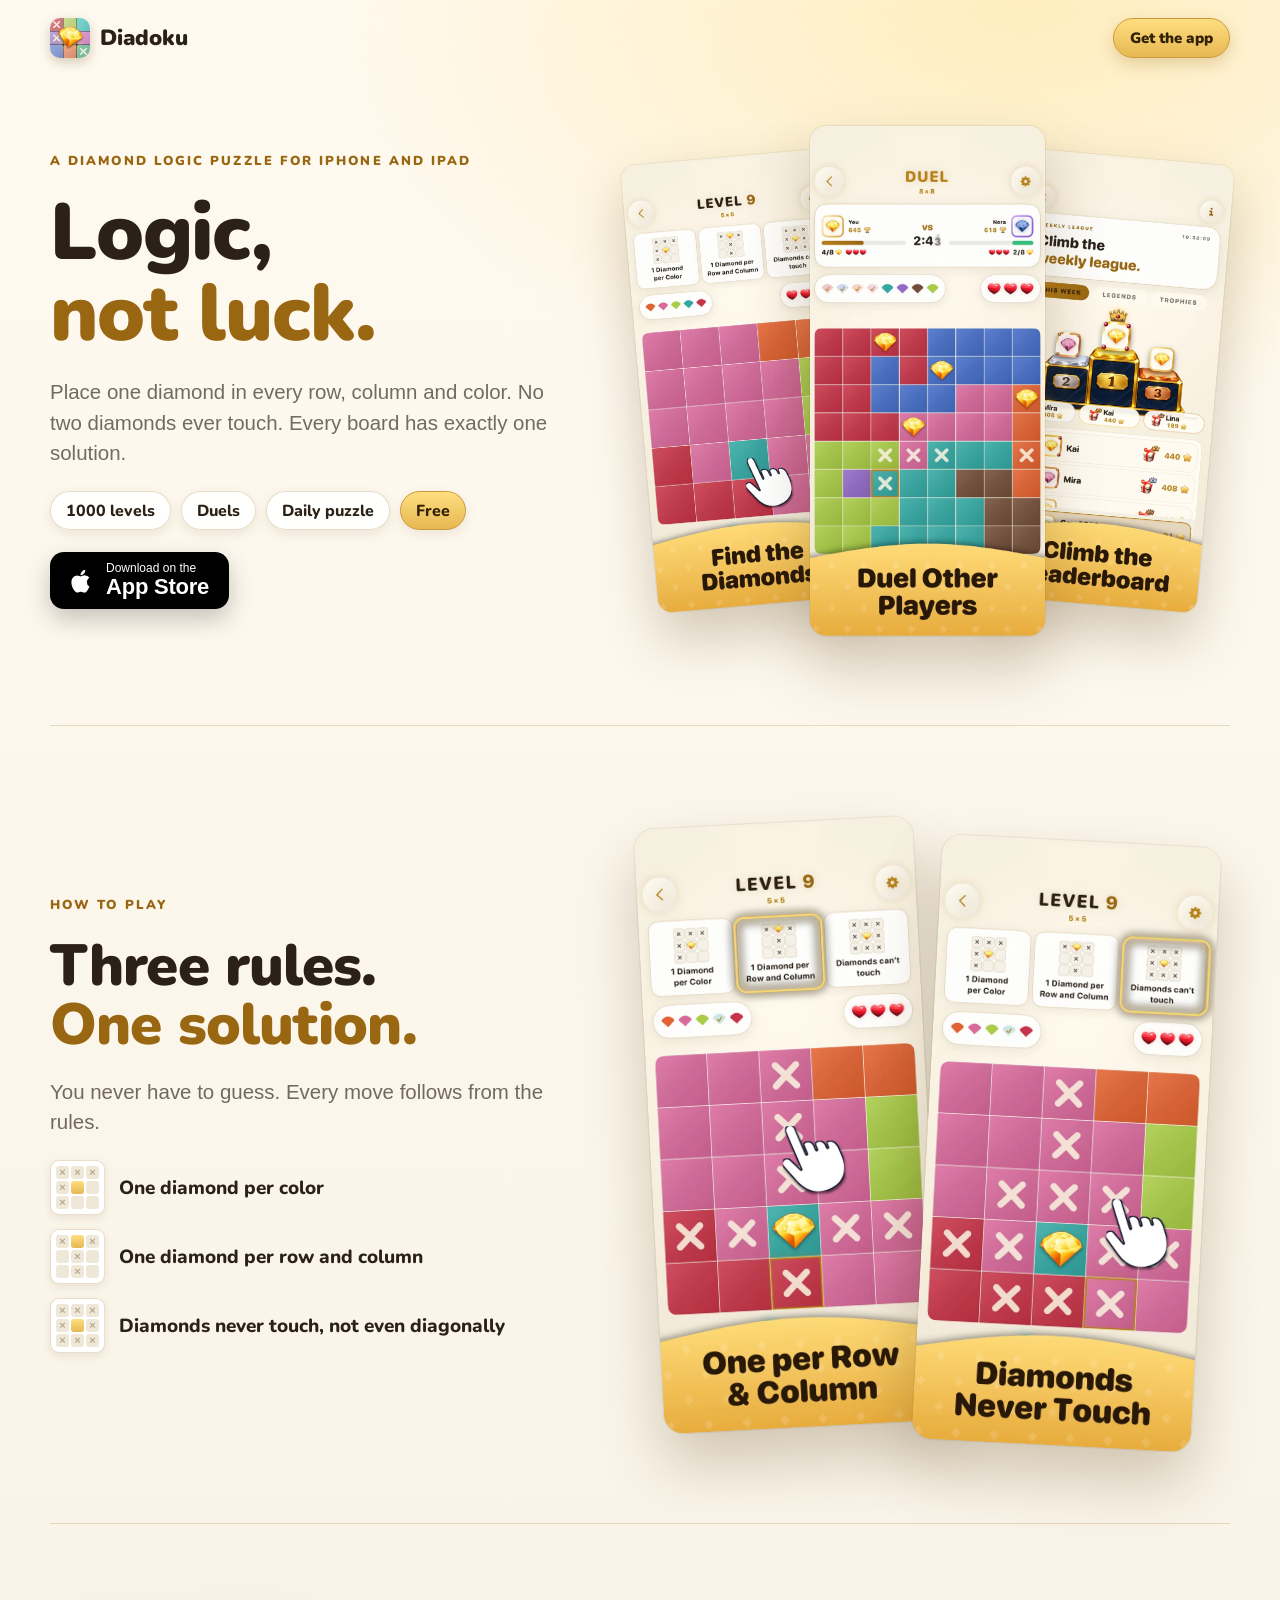
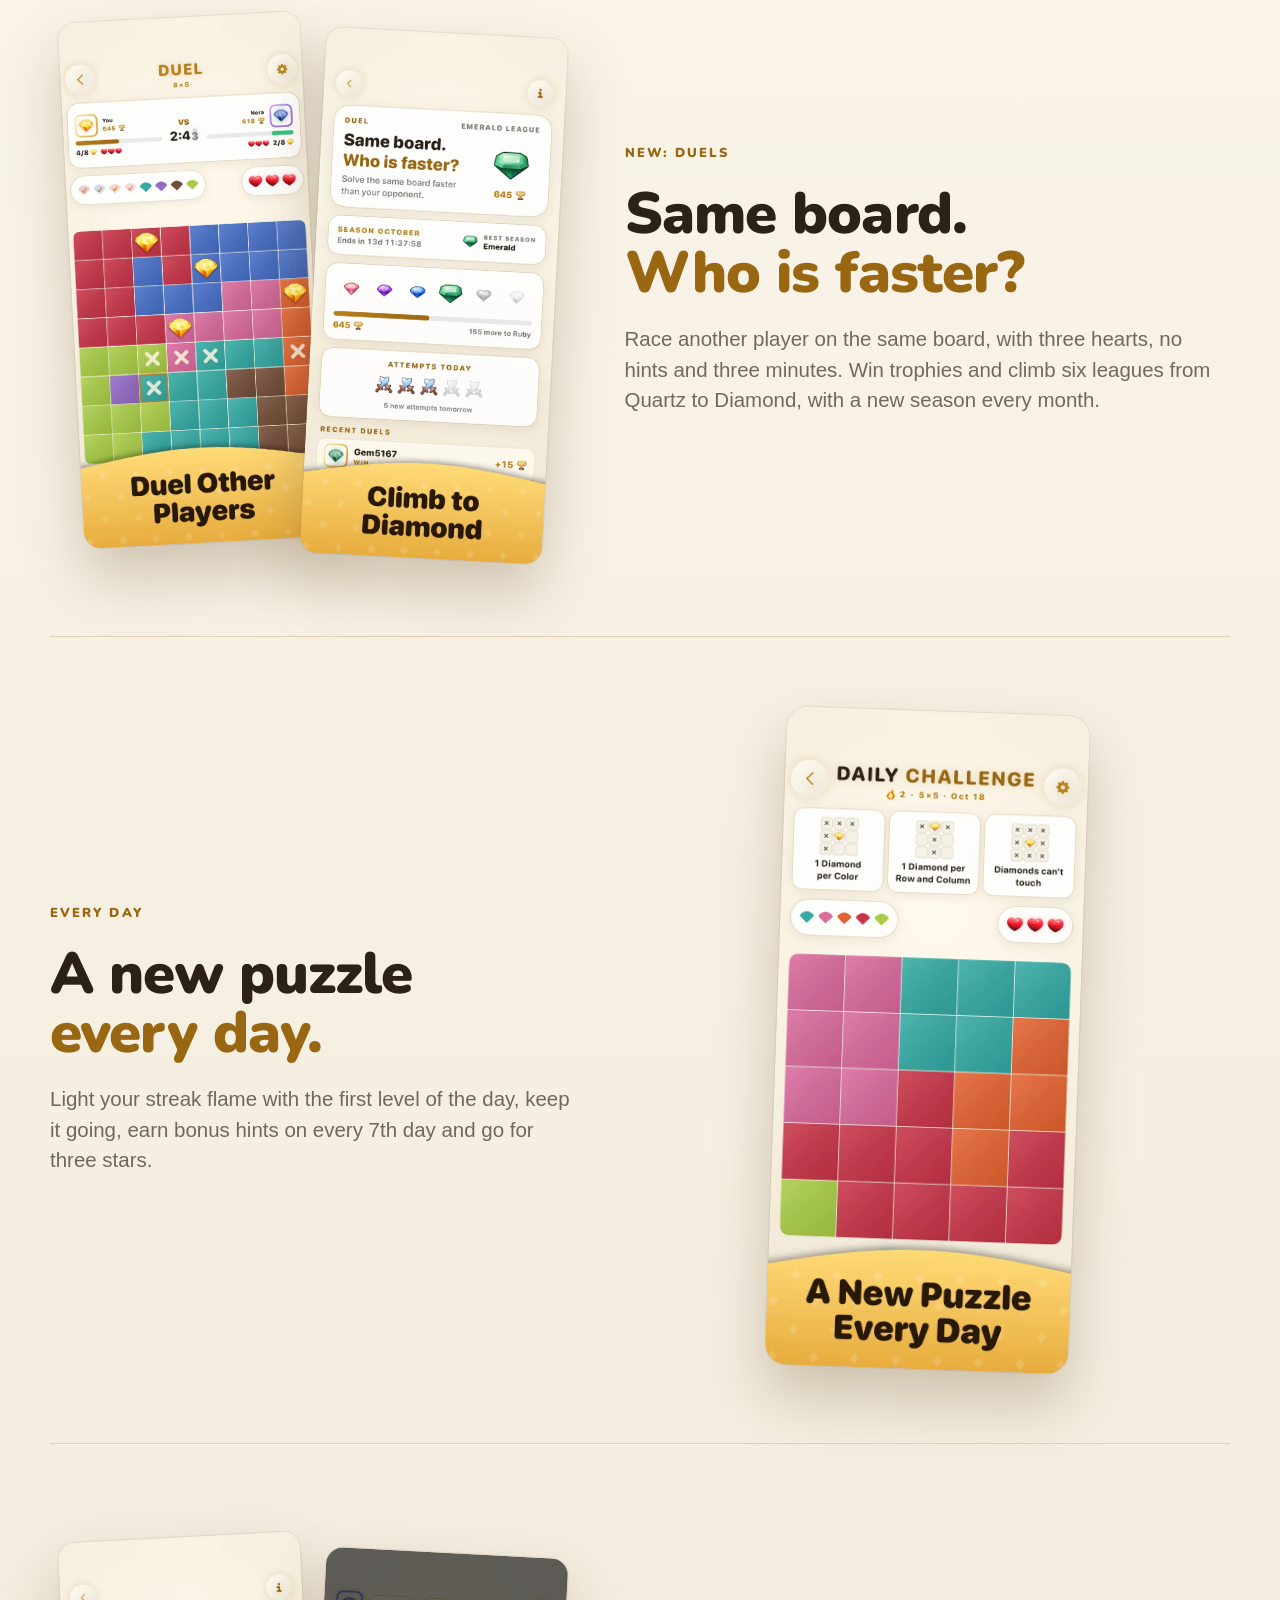
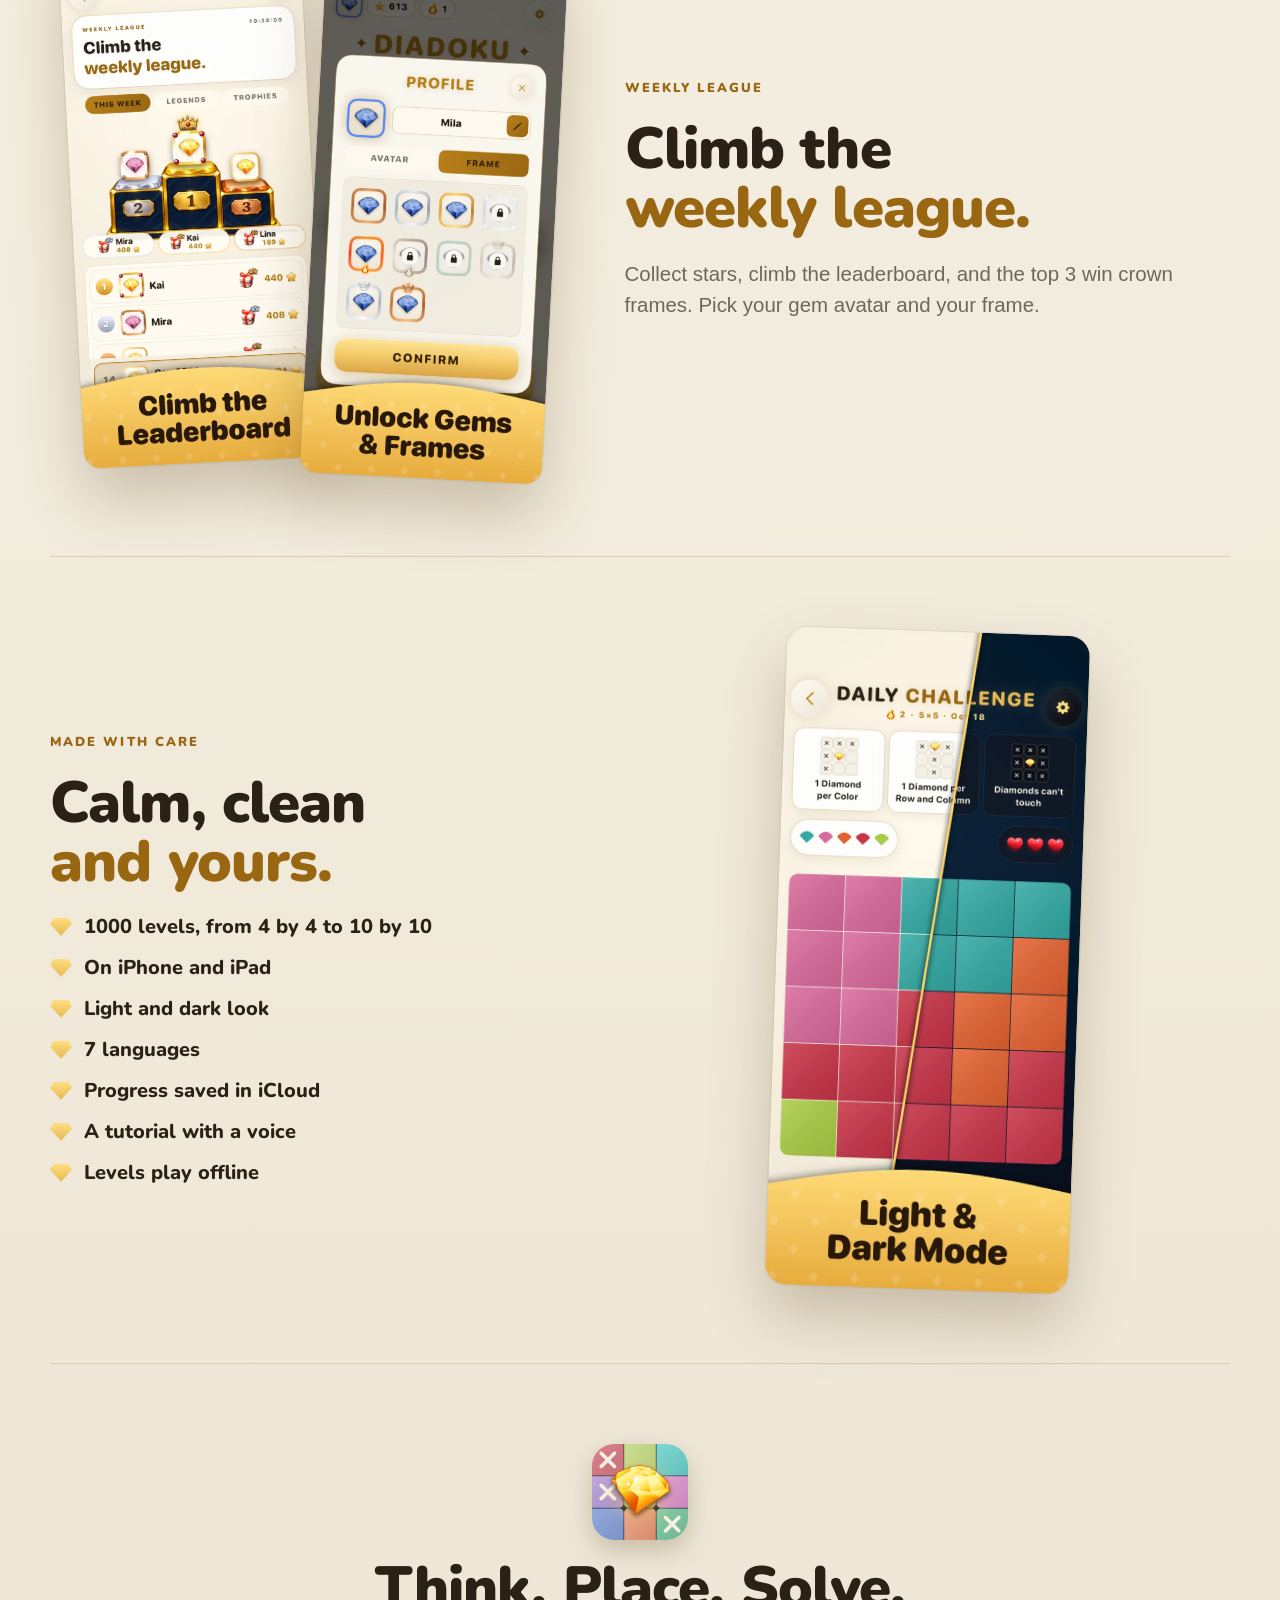
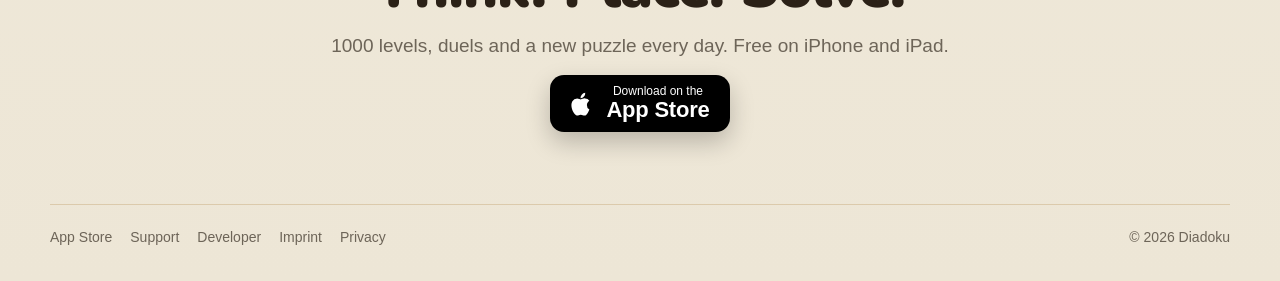
==== commit ceb1f768: "Show version 1.3 on the site: duels, 1000 levels and iPad The store images are the 1.3 set, a new se" ====
--- a/index.html
+++ b/index.html
@@ -5,11 +5,11 @@
   <meta name="viewport" content="width=device-width, initial-scale=1">
   <meta name="theme-color" content="#fffaf0">
   <title>Diadoku: Logic, not luck</title>
-  <meta name="description" content="A calm logic puzzle for iPhone. Place one diamond in every row, column and color, and no two diamonds may touch. Every board has exactly one solution. 600 levels, a daily puzzle and a weekly star league, free.">
+  <meta name="description" content="A calm logic puzzle for iPhone and iPad. Place one diamond in every row, column and color, and no two diamonds may touch. Every board has exactly one solution. 1000 levels, duels against other players, a daily puzzle and a weekly star league, free.">
   <link rel="canonical" href="https://diadoku.com/">
   <meta property="og:type" content="website">
   <meta property="og:title" content="Diadoku: Logic, not luck">
-  <meta property="og:description" content="Place one diamond in every row, column and color. Every board has exactly one solution. Free on iPhone.">
+  <meta property="og:description" content="Place one diamond in every row, column and color. Every board has exactly one solution. 1000 levels and duels, free on iPhone and iPad.">
   <meta property="og:url" content="https://diadoku.com/">
   <meta property="og:image" content="https://diadoku.com/assets/og.jpg">
   <meta property="og:image:width" content="1270">
@@ -19,7 +19,7 @@
   <link rel="icon" type="image/png" sizes="32x32" href="assets/favicon-32.png">
   <link rel="icon" type="image/png" sizes="16x16" href="assets/favicon-16.png">
   <link rel="apple-touch-icon" href="assets/apple-touch-icon.png">
-  <link rel="stylesheet" href="styles.css?v=2">
+  <link rel="stylesheet" href="styles.css?v=3">
 </head>
 <body>
   <header class="top">
@@ -34,11 +34,12 @@
     <!-- Hero: the thesis and three store images, like the first gallery slide -->
     <section class="hero">
       <div class="copy">
-        <p class="eyebrow">A diamond logic puzzle for iPhone</p>
+        <p class="eyebrow">A diamond logic puzzle for iPhone and iPad</p>
         <h1>Logic, <em>not luck.</em></h1>
         <p class="lead">Place one diamond in every row, column and color. No two diamonds ever touch. Every board has exactly one solution.</p>
         <ul class="chips" aria-label="Highlights">
-          <li>600 levels</li>
+          <li>1000 levels</li>
+          <li>Duels</li>
           <li>Daily puzzle</li>
           <li class="gold">Free</li>
         </ul>
@@ -49,7 +50,7 @@
       </div>
       <div class="shots fan" aria-hidden="true">
         <img src="assets/store/01-find-the-diamonds.webp" width="660" height="1434" alt="">
-        <img src="assets/store/08-light-and-dark.webp" width="660" height="1434" alt="">
+        <img src="assets/store/04-duel-other-players.webp" width="660" height="1434" alt="">
         <img src="assets/store/07-leaderboard.webp" width="660" height="1434" alt="">
       </div>
     </section>
@@ -67,23 +68,34 @@
       </div>
       <div class="shots pair">
         <img src="assets/store/02-row-and-column.webp" width="660" height="1434" loading="lazy" alt="A level with X marks showing one diamond per row and column">
-        <img src="assets/store/03-never-touch.webp" width="660" height="1434" loading="lazy" alt="The dark look: the cells around a diamond are marked because diamonds never touch">
+        <img src="assets/store/03-never-touch.webp" width="660" height="1434" loading="lazy" alt="The cells around a diamond are marked because diamonds never touch">
       </div>
     </section>
 
-    <section class="feature feature--flip" aria-labelledby="daily-title">
+    <section class="feature feature--flip" aria-labelledby="duel-title">
+      <div class="copy">
+        <p class="eyebrow">New: Duels</p>
+        <h2 id="duel-title">Same board. <em>Who is faster?</em></h2>
+        <p class="lead">Race another player on the same board, with three hearts, no hints and three minutes. Win trophies and climb six leagues from Quartz to Diamond, with a new season every month.</p>
+      </div>
+      <div class="shots pair">
+        <img src="assets/store/04-duel-other-players.webp" width="660" height="1434" loading="lazy" alt="A duel: you and your opponent race on the same 8 by 8 board">
+        <img src="assets/store/05-climb-to-diamond.webp" width="660" height="1434" loading="lazy" alt="The duel lobby with your league, your trophies and the season">
+      </div>
+    </section>
+
+    <section class="feature" aria-labelledby="daily-title">
       <div class="copy">
         <p class="eyebrow">Every day</p>
         <h2 id="daily-title">A new puzzle <em>every day.</em></h2>
-        <p class="lead">Keep your daily streak going, earn bonus hints on every 7th day and go for three stars.</p>
+        <p class="lead">Light your streak flame with the first level of the day, keep it going, earn bonus hints on every 7th day and go for three stars.</p>
       </div>
-      <div class="shots pair">
-        <img src="assets/store/05-daily-challenge.webp" width="660" height="1434" loading="lazy" alt="The daily challenge, a 6 by 6 board">
-        <img src="assets/store/04-train-your-brain.webp" width="660" height="1434" loading="lazy" alt="Level complete with three stars, time, moves and mistakes">
+      <div class="shots single">
+        <img src="assets/store/06-daily-challenge.webp" width="660" height="1434" loading="lazy" alt="The daily challenge, a 5 by 5 board">
       </div>
     </section>
 
-    <section class="feature" aria-labelledby="league-title">
+    <section class="feature feature--flip" aria-labelledby="league-title">
       <div class="copy">
         <p class="eyebrow">Weekly league</p>
         <h2 id="league-title">Climb the <em>weekly league.</em></h2>
@@ -91,20 +103,22 @@
       </div>
       <div class="shots pair">
         <img src="assets/store/07-leaderboard.webp" width="660" height="1434" loading="lazy" alt="The weekly leaderboard with a podium for the top 3">
-        <img src="assets/store/06-gems-and-frames.webp" width="660" height="1434" loading="lazy" alt="The profile with gem avatars and frames">
+        <img src="assets/store/gems-and-frames.webp" width="660" height="1434" loading="lazy" alt="The profile with gem avatars and frames">
       </div>
     </section>
 
-    <section class="feature feature--flip" aria-labelledby="calm-title">
+    <section class="feature" aria-labelledby="calm-title">
       <div class="copy">
         <p class="eyebrow">Made with care</p>
         <h2 id="calm-title">Calm, clean <em>and yours.</em></h2>
         <ul class="ticks">
+          <li>1000 levels, from 4 by 4 to 10 by 10</li>
+          <li>On iPhone and iPad</li>
           <li>Light and dark look</li>
           <li>7 languages</li>
           <li>Progress saved in iCloud</li>
           <li>A tutorial with a voice</li>
-          <li>Plays offline</li>
+          <li>Levels play offline</li>
         </ul>
       </div>
       <div class="shots single">
@@ -115,7 +129,7 @@
     <section class="final" aria-labelledby="final-title">
       <img src="assets/icon-256.png" width="96" height="96" alt="">
       <h2 id="final-title">Think. Place. Solve.</h2>
-      <p>600 levels and a new puzzle every day. Free on iPhone.</p>
+      <p>1000 levels, duels and a new puzzle every day. Free on iPhone and iPad.</p>
       <a class="store-badge" href="https://apps.apple.com/app/apple-store/id6808338155?pt=129407361&amp;ct=website&amp;mt=8" target="_blank" rel="noopener noreferrer">
         <svg viewBox="0 0 24 24" aria-hidden="true"><path d="M16.7 12.8c0-2.3 1.9-3.4 2-3.5a4.3 4.3 0 0 0-3.4-1.8c-1.4-.1-2.7.8-3.4.8-.7 0-1.8-.8-3-.8a4.5 4.5 0 0 0-3.8 2.3c-1.6 2.8-.4 6.9 1.1 9.2.8 1.1 1.6 2.3 2.7 2.2 1.1 0 1.5-.7 2.9-.7s1.8.7 3 .7 2-1.1 2.7-2.3a10 10 0 0 0 1.2-2.5 4 4 0 0 1-2-3.6ZM14.4 6a4.2 4.2 0 0 0 1-3 4.3 4.3 0 0 0-2.8 1.5 4 4 0 0 0-1 2.9 3.6 3.6 0 0 0 2.8-1.4Z"/></svg>
         <span><small>Download on the</small><strong>App Store</strong></span>
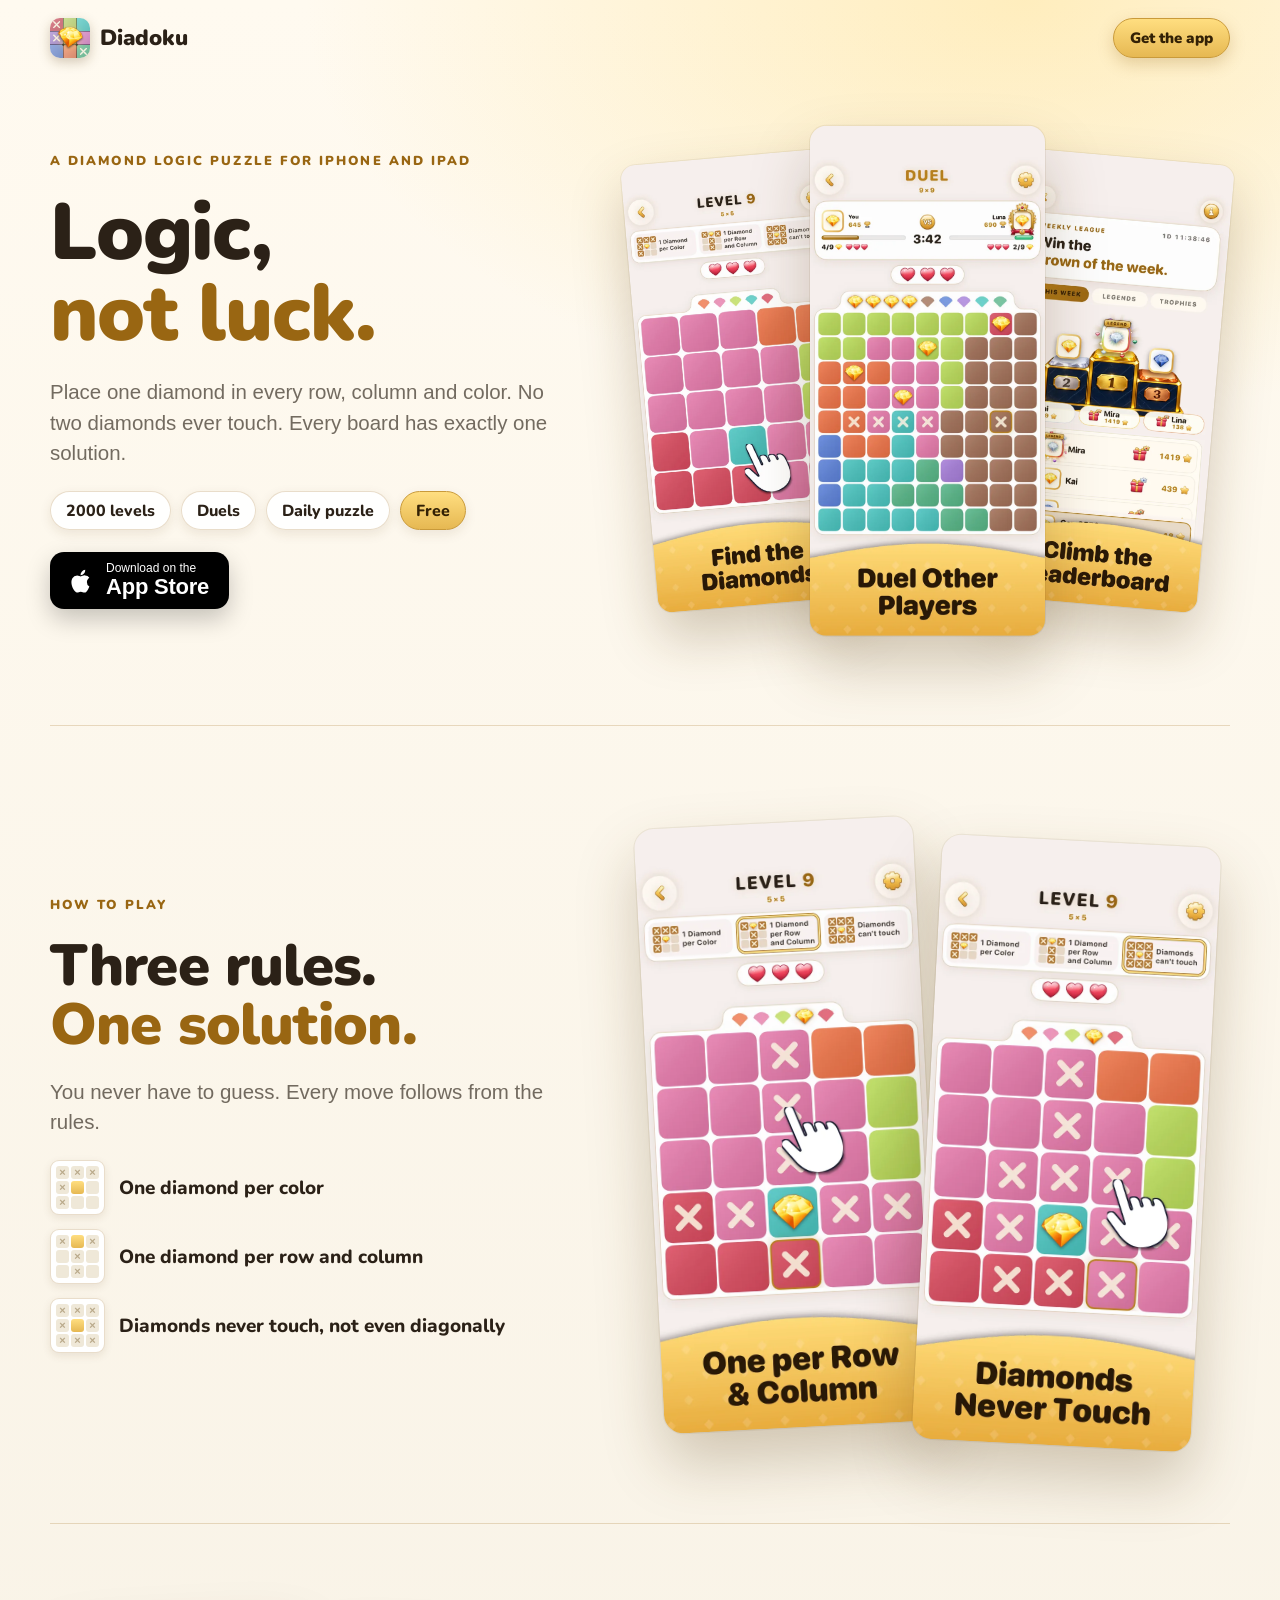
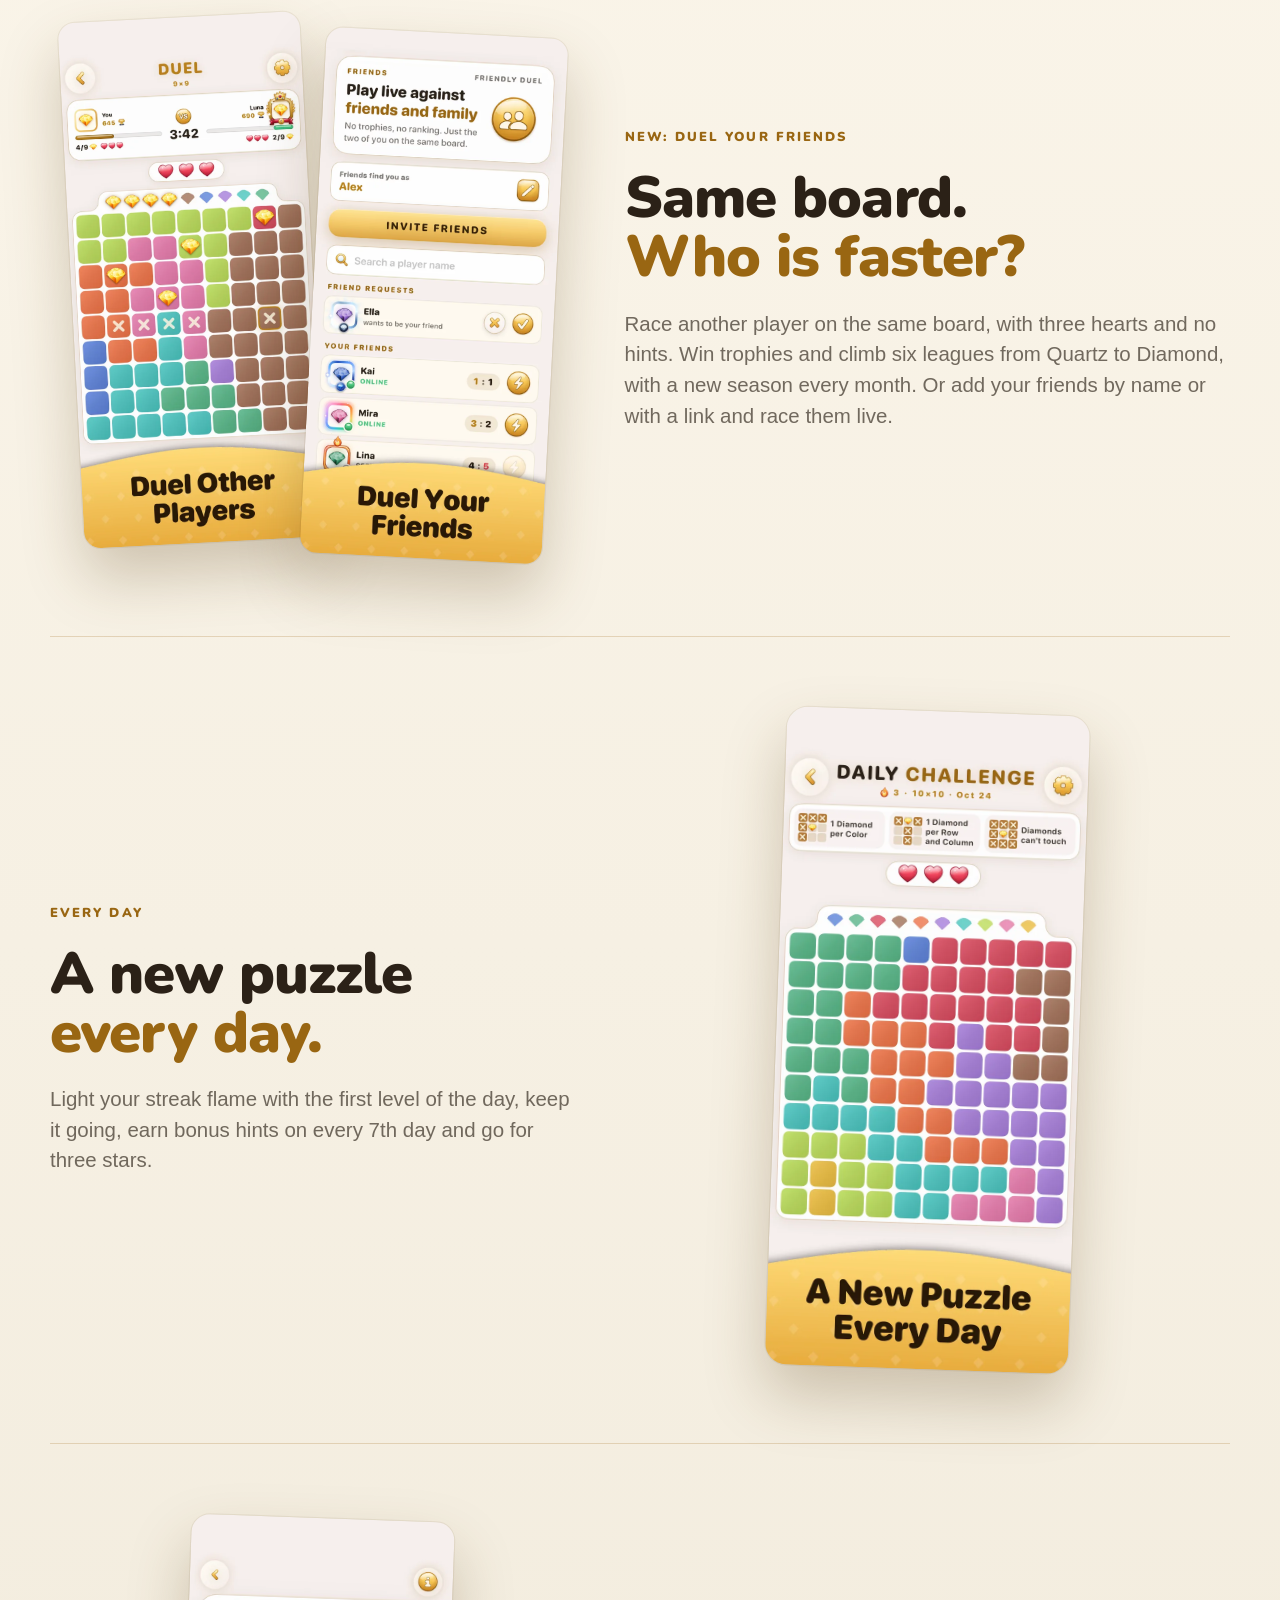
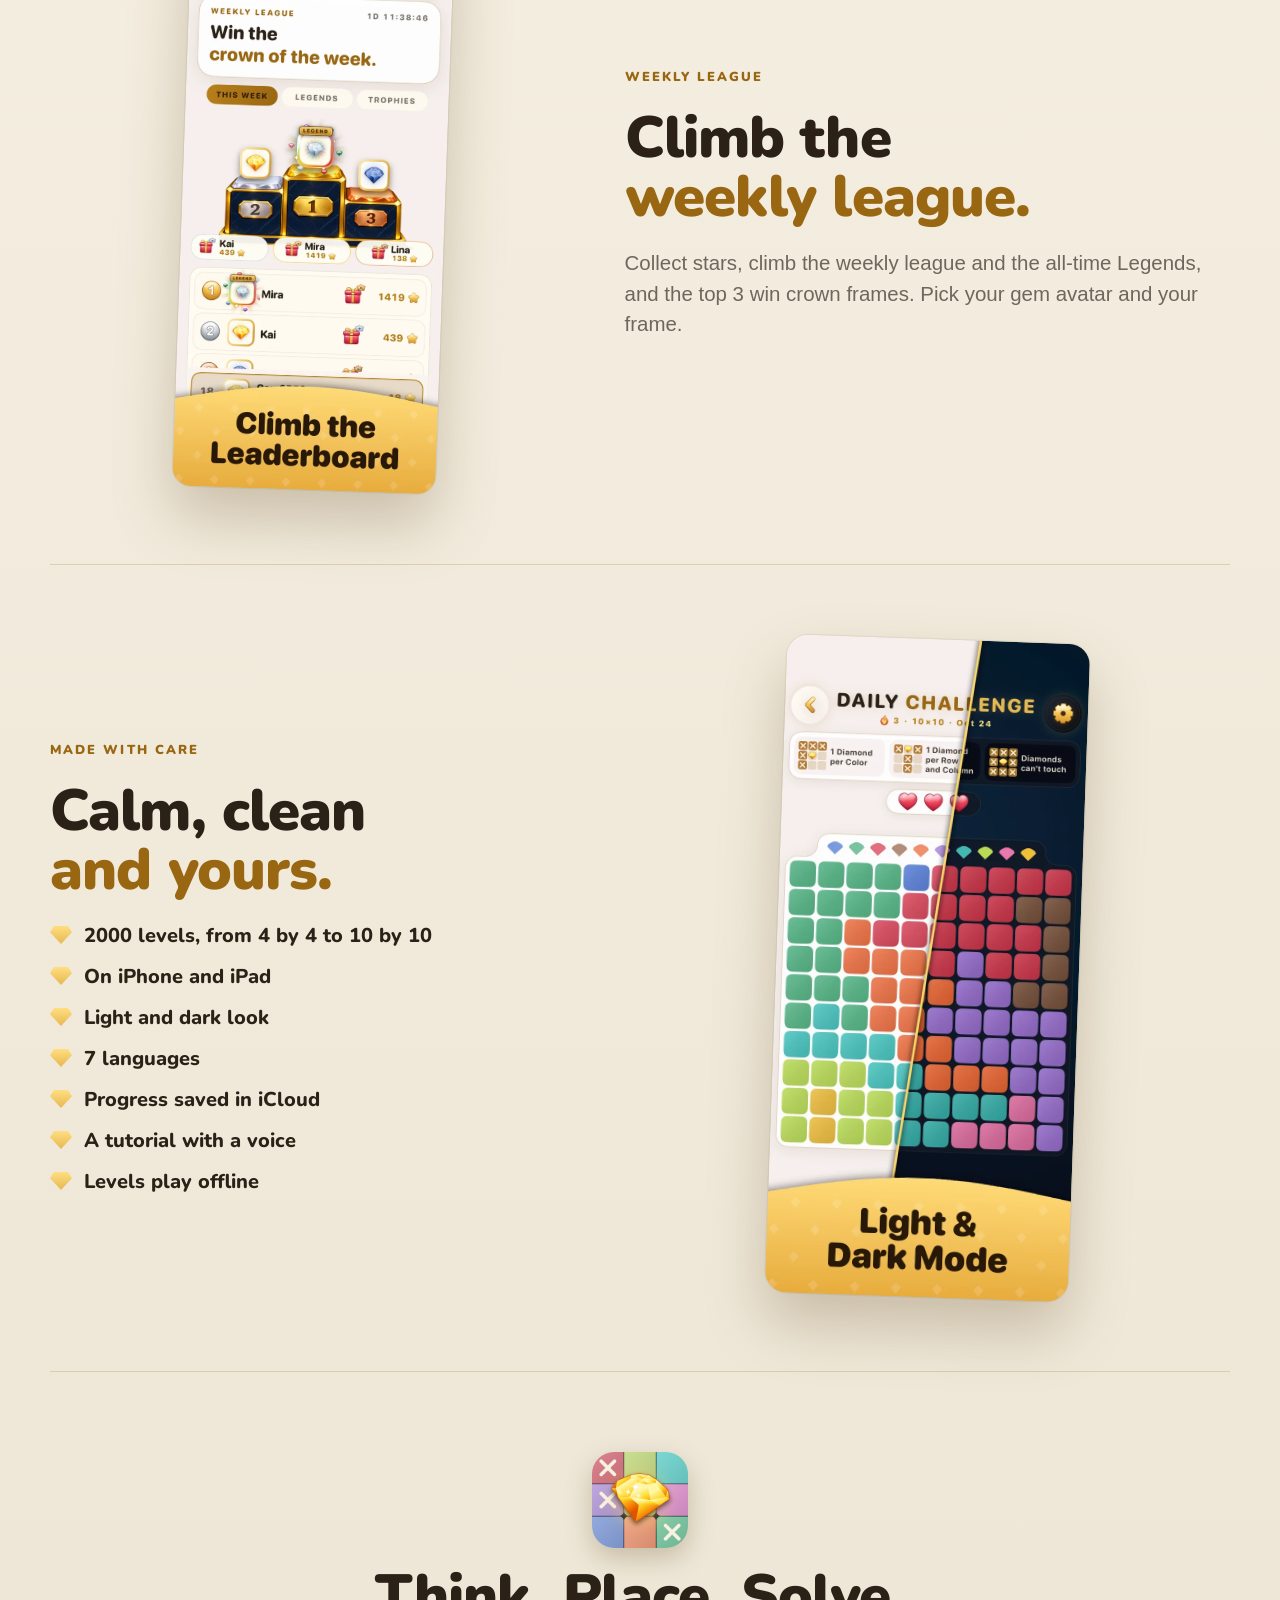
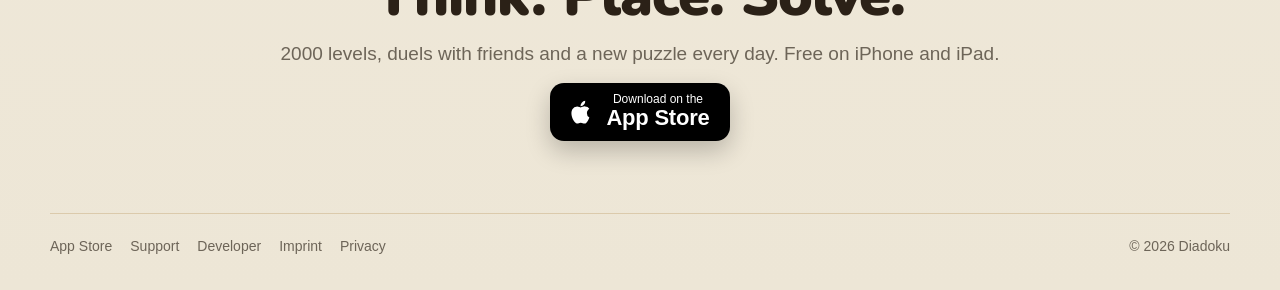
==== commit 7d11be79: "Show version 1.5 on the site: 2000 levels and duels with friends The store images are the 1.5 set wi" ====
--- a/index.html
+++ b/index.html
@@ -5,11 +5,11 @@
   <meta name="viewport" content="width=device-width, initial-scale=1">
   <meta name="theme-color" content="#fffaf0">
   <title>Diadoku: Logic, not luck</title>
-  <meta name="description" content="A calm logic puzzle for iPhone and iPad. Place one diamond in every row, column and color, and no two diamonds may touch. Every board has exactly one solution. 1000 levels, duels against other players, a daily puzzle and a weekly star league, free.">
+  <meta name="description" content="A calm logic puzzle for iPhone and iPad. Place one diamond in every row, column and color, and no two diamonds may touch. Every board has exactly one solution. 2000 levels, duels against other players and friends, a daily puzzle and a weekly star league, free.">
   <link rel="canonical" href="https://diadoku.com/">
   <meta property="og:type" content="website">
   <meta property="og:title" content="Diadoku: Logic, not luck">
-  <meta property="og:description" content="Place one diamond in every row, column and color. Every board has exactly one solution. 1000 levels and duels, free on iPhone and iPad.">
+  <meta property="og:description" content="Place one diamond in every row, column and color. Every board has exactly one solution. 2000 levels and duels with friends, free on iPhone and iPad.">
   <meta property="og:url" content="https://diadoku.com/">
   <meta property="og:image" content="https://diadoku.com/assets/og.jpg">
   <meta property="og:image:width" content="1270">
@@ -38,7 +38,7 @@
         <h1>Logic, <em>not luck.</em></h1>
         <p class="lead">Place one diamond in every row, column and color. No two diamonds ever touch. Every board has exactly one solution.</p>
         <ul class="chips" aria-label="Highlights">
-          <li>1000 levels</li>
+          <li>2000 levels</li>
           <li>Duels</li>
           <li>Daily puzzle</li>
           <li class="gold">Free</li>
@@ -74,13 +74,13 @@
 
     <section class="feature feature--flip" aria-labelledby="duel-title">
       <div class="copy">
-        <p class="eyebrow">New: Duels</p>
+        <p class="eyebrow">New: Duel your friends</p>
         <h2 id="duel-title">Same board. <em>Who is faster?</em></h2>
-        <p class="lead">Race another player on the same board, with three hearts, no hints and three minutes. Win trophies and climb six leagues from Quartz to Diamond, with a new season every month.</p>
+        <p class="lead">Race another player on the same board, with three hearts and no hints. Win trophies and climb six leagues from Quartz to Diamond, with a new season every month. Or add your friends by name or with a link and race them live.</p>
       </div>
       <div class="shots pair">
-        <img src="assets/store/04-duel-other-players.webp" width="660" height="1434" loading="lazy" alt="A duel: you and your opponent race on the same 8 by 8 board">
-        <img src="assets/store/05-climb-to-diamond.webp" width="660" height="1434" loading="lazy" alt="The duel lobby with your league, your trophies and the season">
+        <img src="assets/store/04-duel-other-players.webp" width="660" height="1434" loading="lazy" alt="A duel: you and your opponent race on the same board">
+        <img src="assets/store/05-duel-your-friends.webp" width="660" height="1434" loading="lazy" alt="The friends screen: invite friends and play them live">
       </div>
     </section>
 
@@ -91,7 +91,7 @@
         <p class="lead">Light your streak flame with the first level of the day, keep it going, earn bonus hints on every 7th day and go for three stars.</p>
       </div>
       <div class="shots single">
-        <img src="assets/store/06-daily-challenge.webp" width="660" height="1434" loading="lazy" alt="The daily challenge, a 5 by 5 board">
+        <img src="assets/store/06-daily-challenge.webp" width="660" height="1434" loading="lazy" alt="The daily challenge with its streak">
       </div>
     </section>
 
@@ -99,11 +99,10 @@
       <div class="copy">
         <p class="eyebrow">Weekly league</p>
         <h2 id="league-title">Climb the <em>weekly league.</em></h2>
-        <p class="lead">Collect stars, climb the leaderboard, and the top 3 win crown frames. Pick your gem avatar and your frame.</p>
+        <p class="lead">Collect stars, climb the weekly league and the all-time Legends, and the top 3 win crown frames. Pick your gem avatar and your frame.</p>
       </div>
-      <div class="shots pair">
+      <div class="shots single">
         <img src="assets/store/07-leaderboard.webp" width="660" height="1434" loading="lazy" alt="The weekly leaderboard with a podium for the top 3">
-        <img src="assets/store/gems-and-frames.webp" width="660" height="1434" loading="lazy" alt="The profile with gem avatars and frames">
       </div>
     </section>
 
@@ -112,7 +111,7 @@
         <p class="eyebrow">Made with care</p>
         <h2 id="calm-title">Calm, clean <em>and yours.</em></h2>
         <ul class="ticks">
-          <li>1000 levels, from 4 by 4 to 10 by 10</li>
+          <li>2000 levels, from 4 by 4 to 10 by 10</li>
           <li>On iPhone and iPad</li>
           <li>Light and dark look</li>
           <li>7 languages</li>
@@ -129,7 +128,7 @@
     <section class="final" aria-labelledby="final-title">
       <img src="assets/icon-256.png" width="96" height="96" alt="">
       <h2 id="final-title">Think. Place. Solve.</h2>
-      <p>1000 levels, duels and a new puzzle every day. Free on iPhone and iPad.</p>
+      <p>2000 levels, duels with friends and a new puzzle every day. Free on iPhone and iPad.</p>
       <a class="store-badge" href="https://apps.apple.com/app/apple-store/id6808338155?pt=129407361&amp;ct=website&amp;mt=8" target="_blank" rel="noopener noreferrer">
         <svg viewBox="0 0 24 24" aria-hidden="true"><path d="M16.7 12.8c0-2.3 1.9-3.4 2-3.5a4.3 4.3 0 0 0-3.4-1.8c-1.4-.1-2.7.8-3.4.8-.7 0-1.8-.8-3-.8a4.5 4.5 0 0 0-3.8 2.3c-1.6 2.8-.4 6.9 1.1 9.2.8 1.1 1.6 2.3 2.7 2.2 1.1 0 1.5-.7 2.9-.7s1.8.7 3 .7 2-1.1 2.7-2.3a10 10 0 0 0 1.2-2.5 4 4 0 0 1-2-3.6ZM14.4 6a4.2 4.2 0 0 0 1-3 4.3 4.3 0 0 0-2.8 1.5 4 4 0 0 0-1 2.9 3.6 3.6 0 0 0 2.8-1.4Z"/></svg>
         <span><small>Download on the</small><strong>App Store</strong></span>
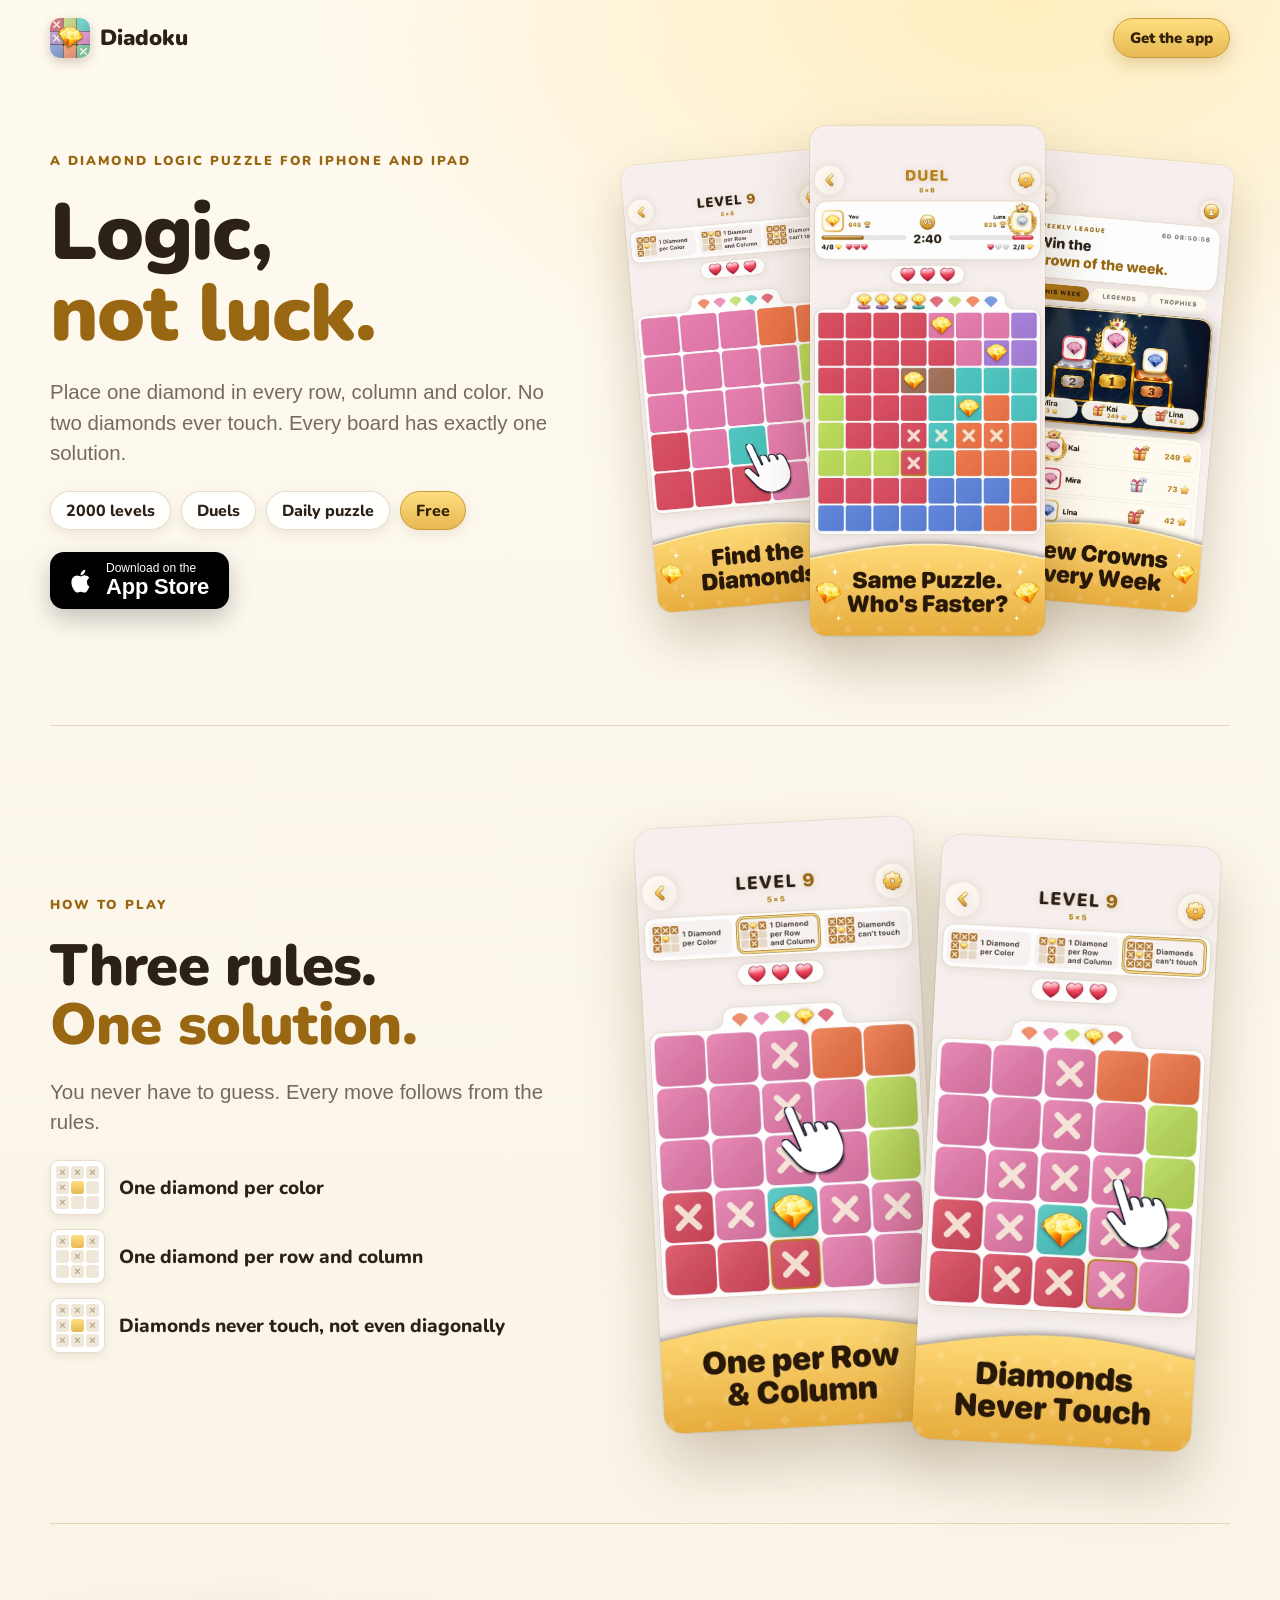
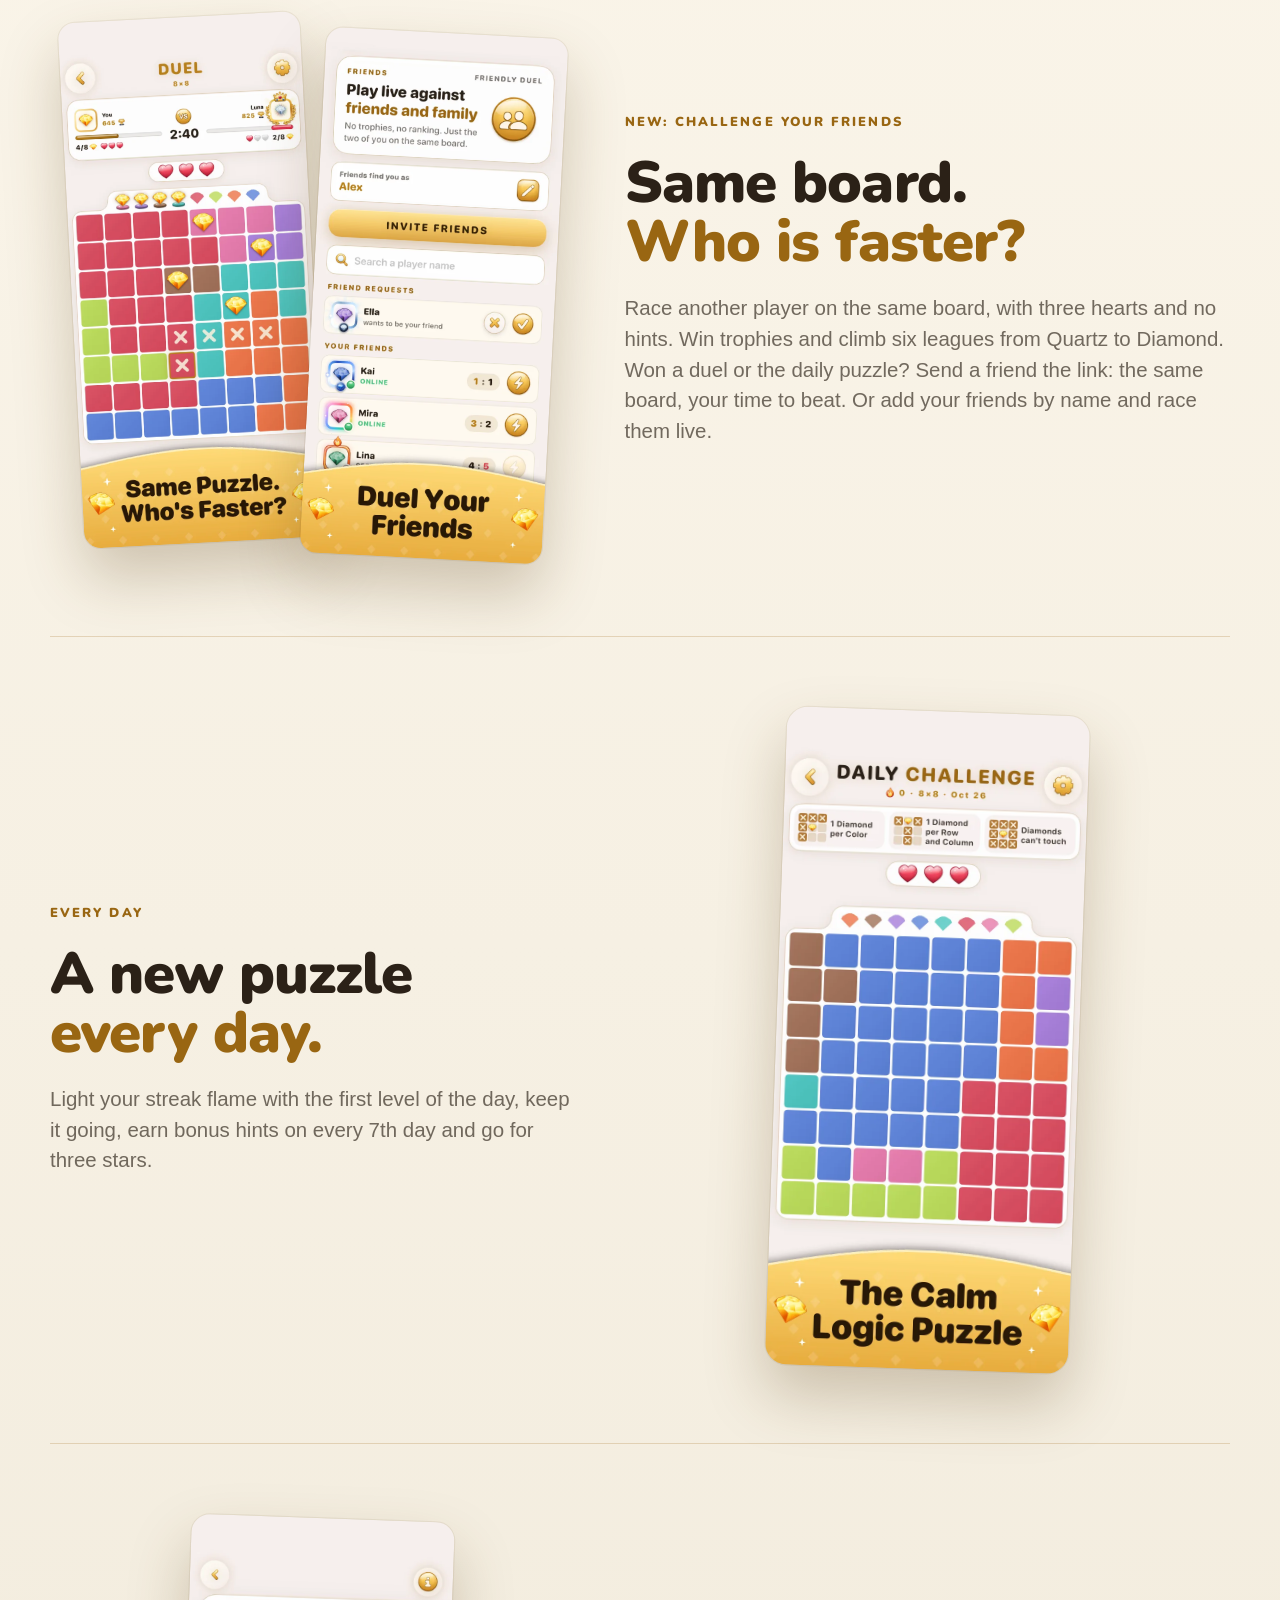
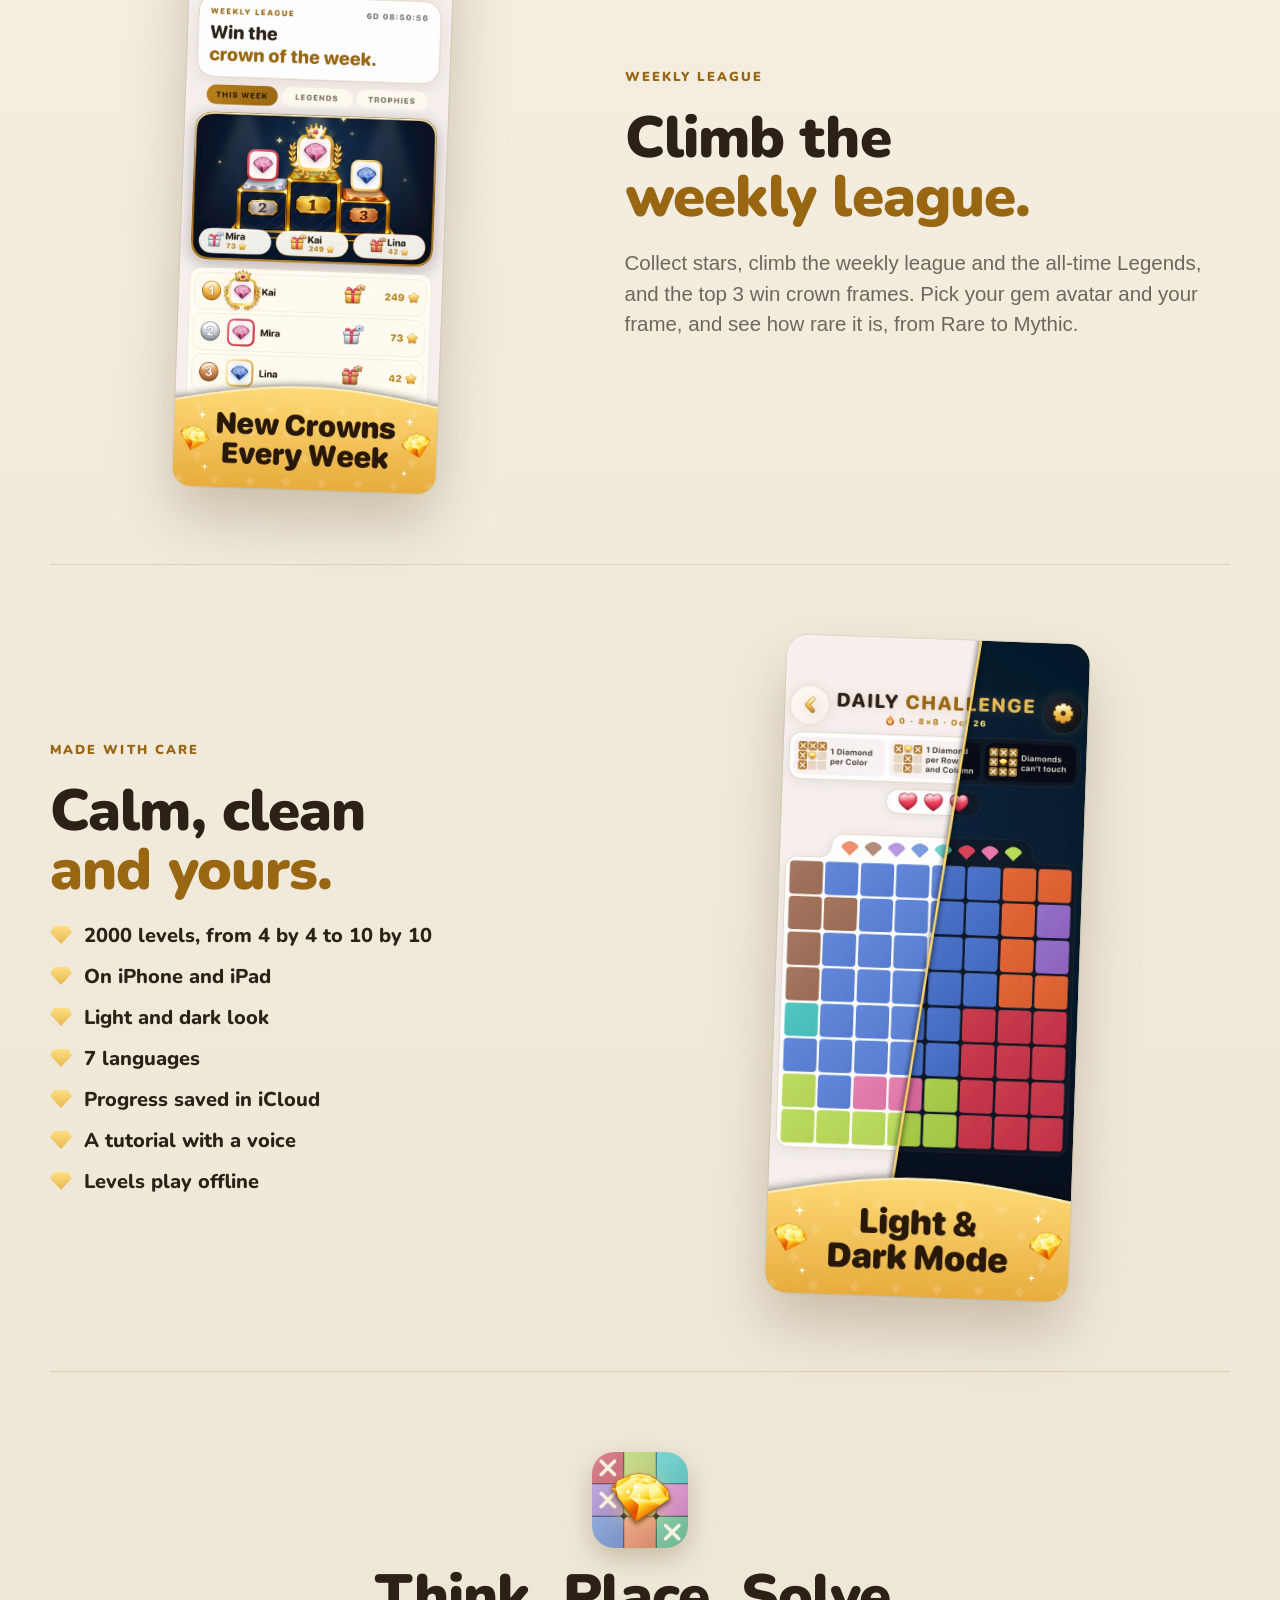
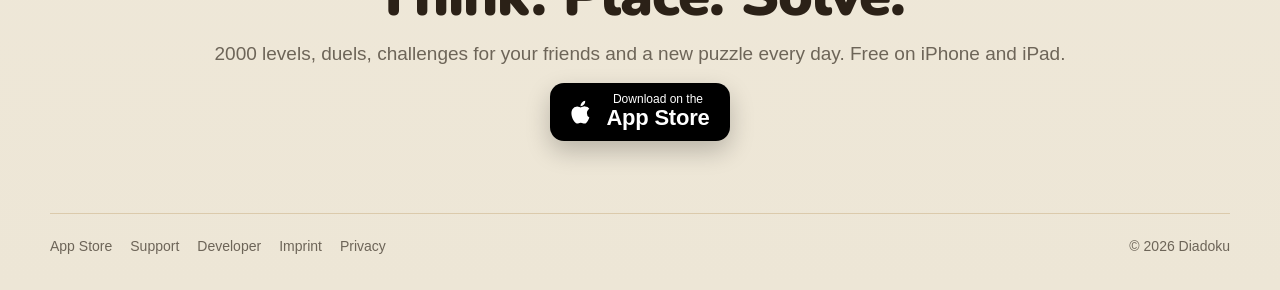
==== commit f1547abb: "diadoku.com on 1.6: store images A, challenges by link, frame rarity, og image 1.6 Co-Authored-By: C" ====
--- a/index.html
+++ b/index.html
@@ -5,13 +5,13 @@
   <meta name="viewport" content="width=device-width, initial-scale=1">
   <meta name="theme-color" content="#fffaf0">
   <title>Diadoku: Logic, not luck</title>
-  <meta name="description" content="A calm logic puzzle for iPhone and iPad. Place one diamond in every row, column and color, and no two diamonds may touch. Every board has exactly one solution. 2000 levels, duels against other players and friends, a daily puzzle and a weekly star league, free.">
+  <meta name="description" content="A calm logic puzzle for iPhone and iPad. Place one diamond in every row, column and color, and no two diamonds may touch. Every board has exactly one solution. 2000 levels, duels against other players, challenges for friends by link, a daily puzzle and a weekly star league, free.">
   <link rel="canonical" href="https://diadoku.com/">
   <meta property="og:type" content="website">
   <meta property="og:title" content="Diadoku: Logic, not luck">
-  <meta property="og:description" content="Place one diamond in every row, column and color. Every board has exactly one solution. 2000 levels and duels with friends, free on iPhone and iPad.">
+  <meta property="og:description" content="Place one diamond in every row, column and color. Every board has exactly one solution. 2000 levels, duels and challenges for your friends, free on iPhone and iPad.">
   <meta property="og:url" content="https://diadoku.com/">
-  <meta property="og:image" content="https://diadoku.com/assets/og.jpg">
+  <meta property="og:image" content="https://diadoku.com/assets/og.jpg?v=16">
   <meta property="og:image:width" content="1270">
   <meta property="og:image:height" content="760">
   <meta name="twitter:card" content="summary_large_image">
@@ -49,9 +49,9 @@
         </a>
       </div>
       <div class="shots fan" aria-hidden="true">
-        <img src="assets/store/01-find-the-diamonds.webp" width="660" height="1434" alt="">
-        <img src="assets/store/04-duel-other-players.webp" width="660" height="1434" alt="">
-        <img src="assets/store/07-leaderboard.webp" width="660" height="1434" alt="">
+        <img src="assets/store/06-find-the-diamonds.webp?v=16" width="660" height="1434" alt="">
+        <img src="assets/store/01-same-puzzle.webp?v=16" width="660" height="1434" alt="">
+        <img src="assets/store/02-crowns-every-week.webp?v=16" width="660" height="1434" alt="">
       </div>
     </section>
 
@@ -67,20 +67,20 @@
         </ul>
       </div>
       <div class="shots pair">
-        <img src="assets/store/02-row-and-column.webp" width="660" height="1434" loading="lazy" alt="A level with X marks showing one diamond per row and column">
-        <img src="assets/store/03-never-touch.webp" width="660" height="1434" loading="lazy" alt="The cells around a diamond are marked because diamonds never touch">
+        <img src="assets/store/02-row-and-column.webp?v=15" width="660" height="1434" loading="lazy" alt="A level with X marks showing one diamond per row and column">
+        <img src="assets/store/03-never-touch.webp?v=15" width="660" height="1434" loading="lazy" alt="The cells around a diamond are marked because diamonds never touch">
       </div>
     </section>
 
     <section class="feature feature--flip" aria-labelledby="duel-title">
       <div class="copy">
-        <p class="eyebrow">New: Duel your friends</p>
+        <p class="eyebrow">New: Challenge your friends</p>
         <h2 id="duel-title">Same board. <em>Who is faster?</em></h2>
-        <p class="lead">Race another player on the same board, with three hearts and no hints. Win trophies and climb six leagues from Quartz to Diamond, with a new season every month. Or add your friends by name or with a link and race them live.</p>
+        <p class="lead">Race another player on the same board, with three hearts and no hints. Win trophies and climb six leagues from Quartz to Diamond. Won a duel or the daily puzzle? Send a friend the link: the same board, your time to beat. Or add your friends by name and race them live.</p>
       </div>
       <div class="shots pair">
-        <img src="assets/store/04-duel-other-players.webp" width="660" height="1434" loading="lazy" alt="A duel: you and your opponent race on the same board">
-        <img src="assets/store/05-duel-your-friends.webp" width="660" height="1434" loading="lazy" alt="The friends screen: invite friends and play them live">
+        <img src="assets/store/01-same-puzzle.webp?v=16" width="660" height="1434" loading="lazy" alt="A duel: you and your opponent race on the same board">
+        <img src="assets/store/03-duel-your-friends.webp?v=16" width="660" height="1434" loading="lazy" alt="The friends screen: invite friends and play them live">
       </div>
     </section>
 
@@ -91,7 +91,7 @@
         <p class="lead">Light your streak flame with the first level of the day, keep it going, earn bonus hints on every 7th day and go for three stars.</p>
       </div>
       <div class="shots single">
-        <img src="assets/store/06-daily-challenge.webp" width="660" height="1434" loading="lazy" alt="The daily challenge with its streak">
+        <img src="assets/store/04-calm-logic-puzzle.webp?v=16" width="660" height="1434" loading="lazy" alt="The daily challenge">
       </div>
     </section>
 
@@ -99,10 +99,10 @@
       <div class="copy">
         <p class="eyebrow">Weekly league</p>
         <h2 id="league-title">Climb the <em>weekly league.</em></h2>
-        <p class="lead">Collect stars, climb the weekly league and the all-time Legends, and the top 3 win crown frames. Pick your gem avatar and your frame.</p>
+        <p class="lead">Collect stars, climb the weekly league and the all-time Legends, and the top 3 win crown frames. Pick your gem avatar and your frame, and see how rare it is, from Rare to Mythic.</p>
       </div>
       <div class="shots single">
-        <img src="assets/store/07-leaderboard.webp" width="660" height="1434" loading="lazy" alt="The weekly leaderboard with a podium for the top 3">
+        <img src="assets/store/02-crowns-every-week.webp?v=16" width="660" height="1434" loading="lazy" alt="The weekly leaderboard with a podium for the top 3">
       </div>
     </section>
 
@@ -121,14 +121,14 @@
         </ul>
       </div>
       <div class="shots single">
-        <img src="assets/store/08-light-and-dark.webp" width="660" height="1434" loading="lazy" alt="The same daily challenge in the light and in the dark look">
+        <img src="assets/store/07-light-and-dark.webp?v=16" width="660" height="1434" loading="lazy" alt="The same daily challenge in the light and in the dark look">
       </div>
     </section>
 
     <section class="final" aria-labelledby="final-title">
       <img src="assets/icon-256.png" width="96" height="96" alt="">
       <h2 id="final-title">Think. Place. Solve.</h2>
-      <p>2000 levels, duels with friends and a new puzzle every day. Free on iPhone and iPad.</p>
+      <p>2000 levels, duels, challenges for your friends and a new puzzle every day. Free on iPhone and iPad.</p>
       <a class="store-badge" href="https://apps.apple.com/app/apple-store/id6808338155?pt=129407361&amp;ct=website&amp;mt=8" target="_blank" rel="noopener noreferrer">
         <svg viewBox="0 0 24 24" aria-hidden="true"><path d="M16.7 12.8c0-2.3 1.9-3.4 2-3.5a4.3 4.3 0 0 0-3.4-1.8c-1.4-.1-2.7.8-3.4.8-.7 0-1.8-.8-3-.8a4.5 4.5 0 0 0-3.8 2.3c-1.6 2.8-.4 6.9 1.1 9.2.8 1.1 1.6 2.3 2.7 2.2 1.1 0 1.5-.7 2.9-.7s1.8.7 3 .7 2-1.1 2.7-2.3a10 10 0 0 0 1.2-2.5 4 4 0 0 1-2-3.6ZM14.4 6a4.2 4.2 0 0 0 1-3 4.3 4.3 0 0 0-2.8 1.5 4 4 0 0 0-1 2.9 3.6 3.6 0 0 0 2.8-1.4Z"/></svg>
         <span><small>Download on the</small><strong>App Store</strong></span>
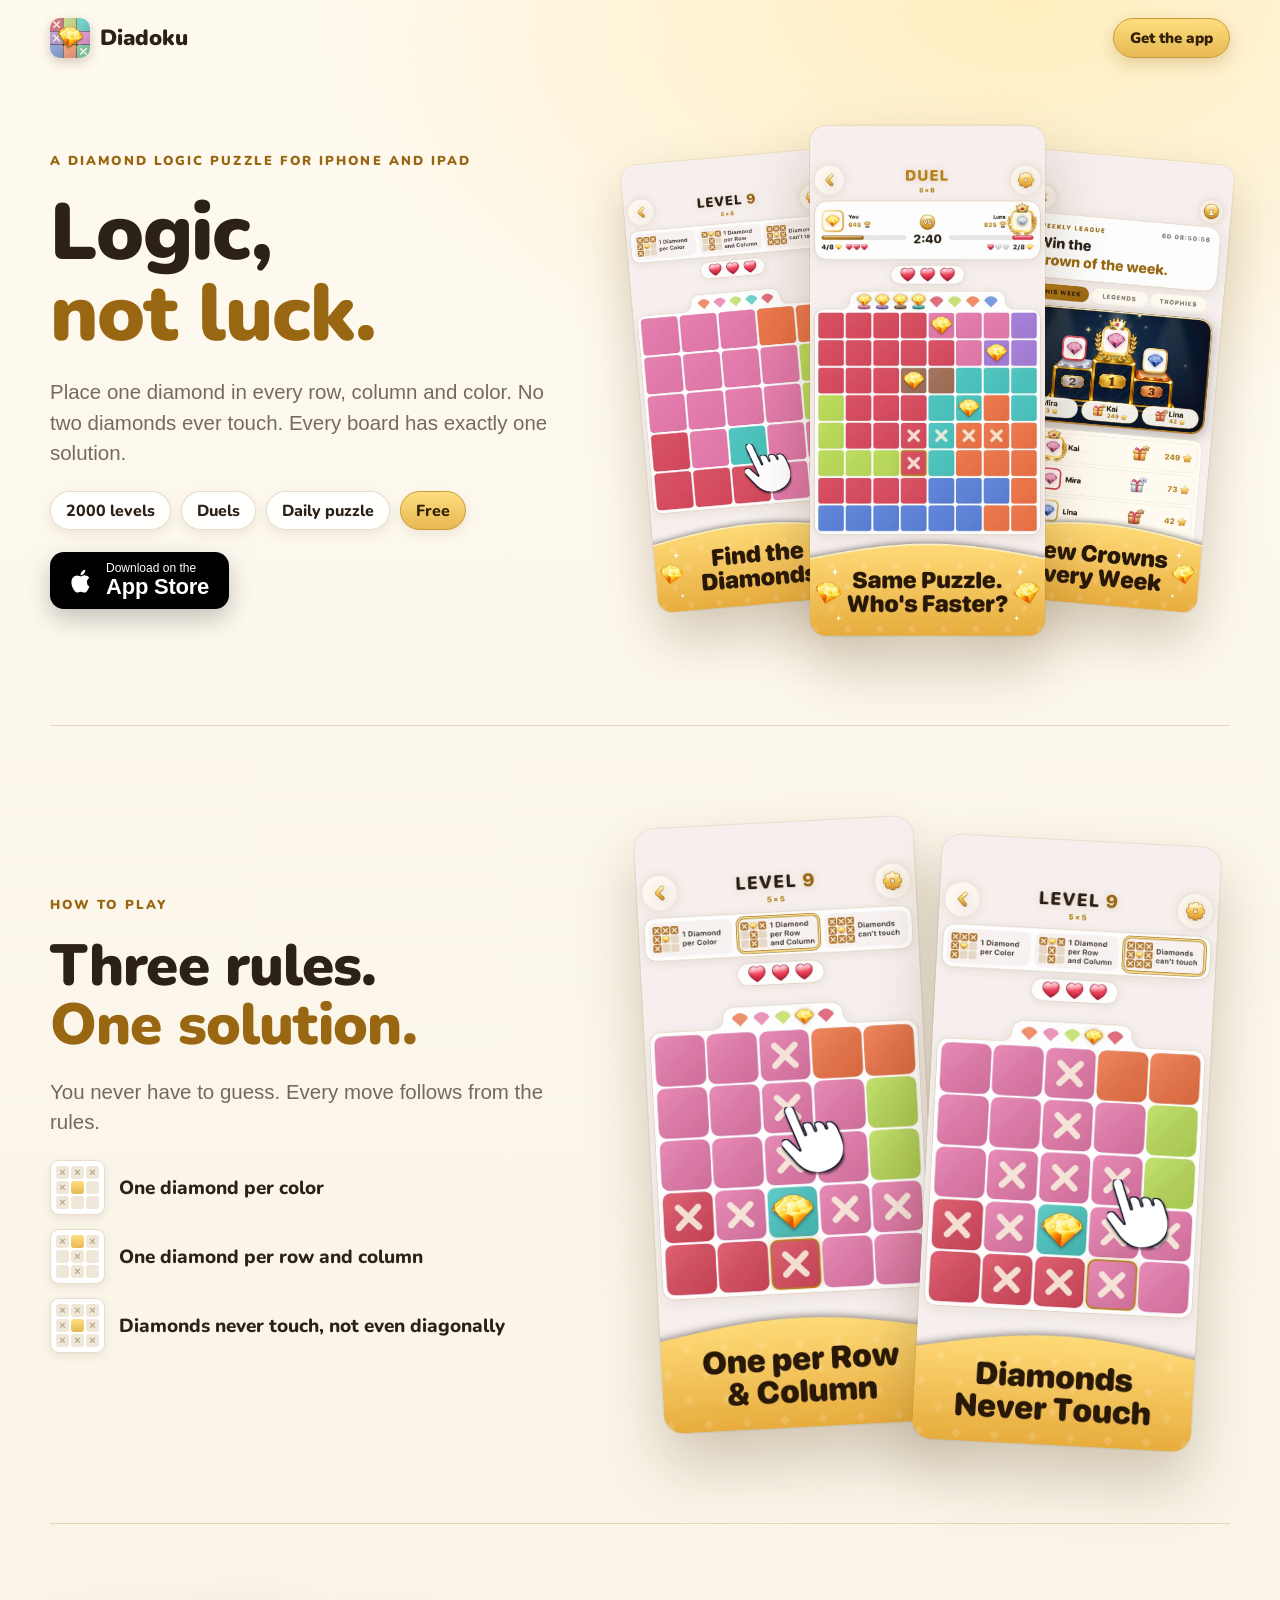
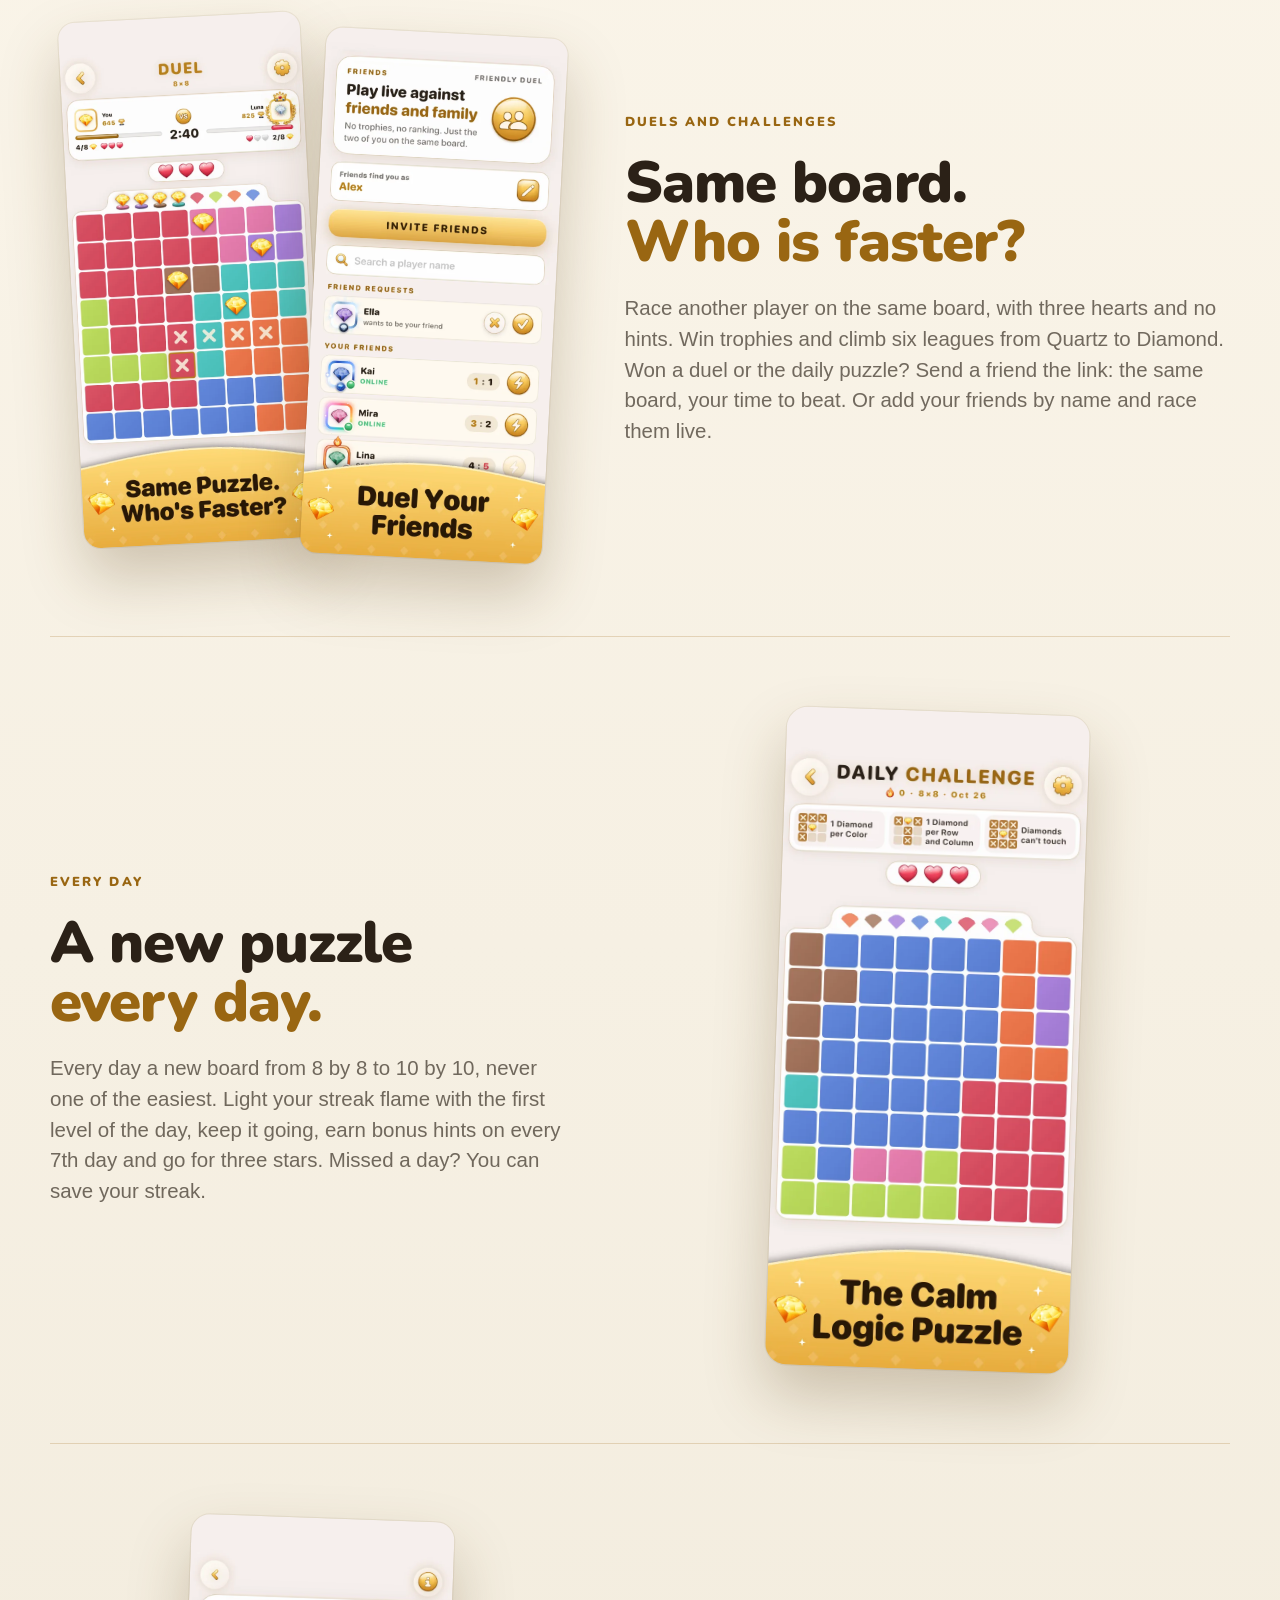
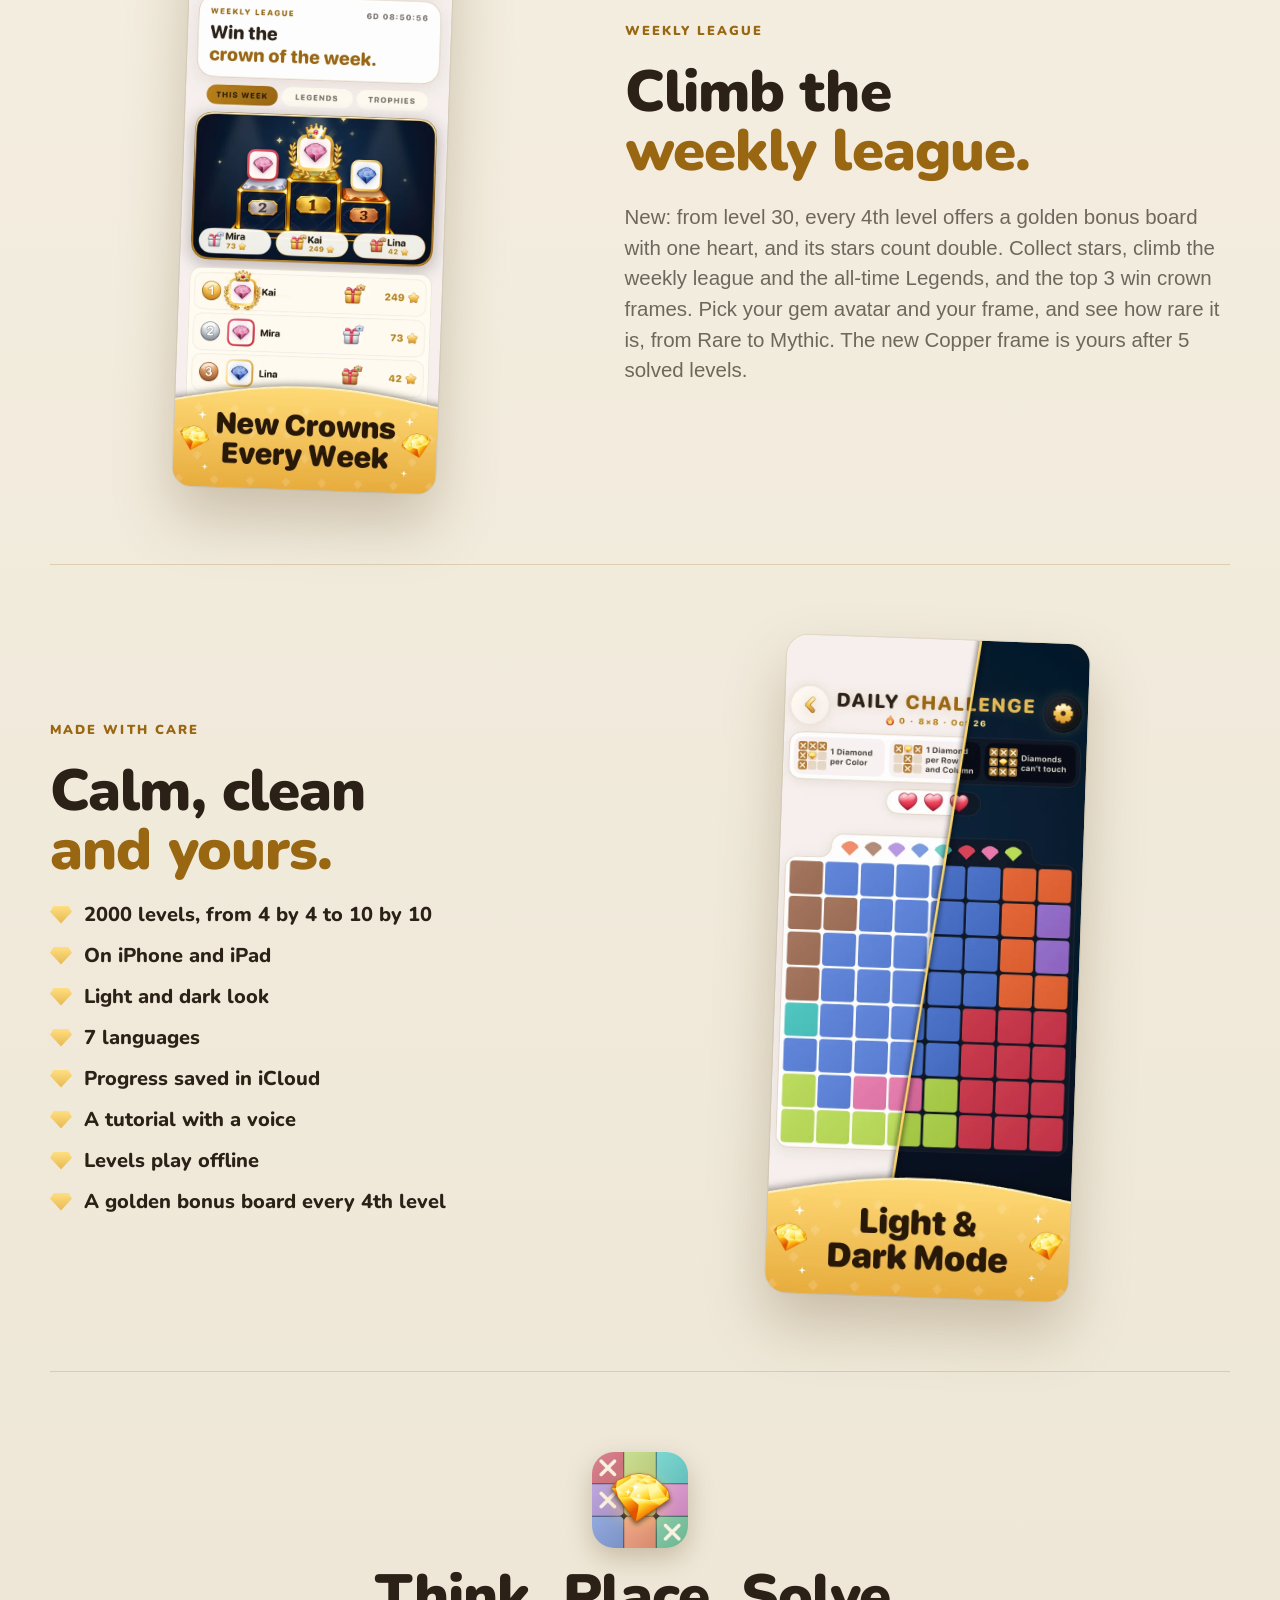
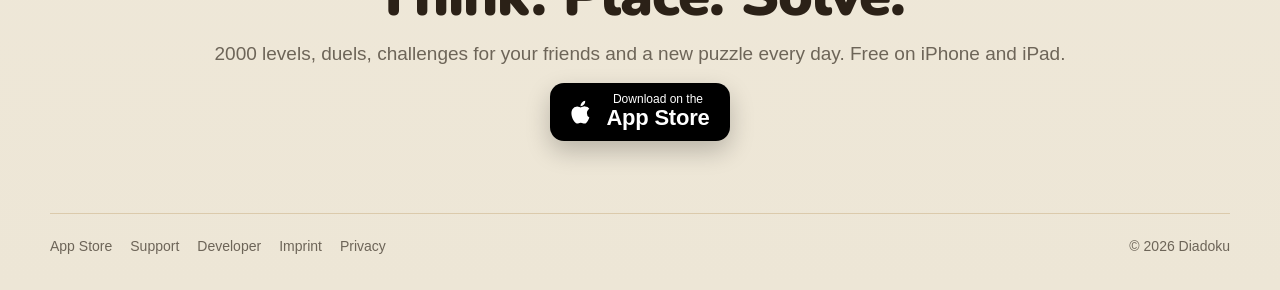
==== commit d29eebe3: "diadoku.com on 1.7: golden bonus board, save your streak, Copper frame, bigger daily puzzle Co-Autho" ====
--- a/index.html
+++ b/index.html
@@ -74,7 +74,7 @@
 
     <section class="feature feature--flip" aria-labelledby="duel-title">
       <div class="copy">
-        <p class="eyebrow">New: Challenge your friends</p>
+        <p class="eyebrow">Duels and challenges</p>
         <h2 id="duel-title">Same board. <em>Who is faster?</em></h2>
         <p class="lead">Race another player on the same board, with three hearts and no hints. Win trophies and climb six leagues from Quartz to Diamond. Won a duel or the daily puzzle? Send a friend the link: the same board, your time to beat. Or add your friends by name and race them live.</p>
       </div>
@@ -88,7 +88,7 @@
       <div class="copy">
         <p class="eyebrow">Every day</p>
         <h2 id="daily-title">A new puzzle <em>every day.</em></h2>
-        <p class="lead">Light your streak flame with the first level of the day, keep it going, earn bonus hints on every 7th day and go for three stars.</p>
+        <p class="lead">Every day a new board from 8 by 8 to 10 by 10, never one of the easiest. Light your streak flame with the first level of the day, keep it going, earn bonus hints on every 7th day and go for three stars. Missed a day? You can save your streak.</p>
       </div>
       <div class="shots single">
         <img src="assets/store/04-calm-logic-puzzle.webp?v=16" width="660" height="1434" loading="lazy" alt="The daily challenge">
@@ -99,7 +99,7 @@
       <div class="copy">
         <p class="eyebrow">Weekly league</p>
         <h2 id="league-title">Climb the <em>weekly league.</em></h2>
-        <p class="lead">Collect stars, climb the weekly league and the all-time Legends, and the top 3 win crown frames. Pick your gem avatar and your frame, and see how rare it is, from Rare to Mythic.</p>
+        <p class="lead">New: from level 30, every 4th level offers a golden bonus board with one heart, and its stars count double. Collect stars, climb the weekly league and the all-time Legends, and the top 3 win crown frames. Pick your gem avatar and your frame, and see how rare it is, from Rare to Mythic. The new Copper frame is yours after 5 solved levels.</p>
       </div>
       <div class="shots single">
         <img src="assets/store/02-crowns-every-week.webp?v=16" width="660" height="1434" loading="lazy" alt="The weekly leaderboard with a podium for the top 3">
@@ -118,6 +118,7 @@
           <li>Progress saved in iCloud</li>
           <li>A tutorial with a voice</li>
           <li>Levels play offline</li>
+          <li>A golden bonus board every 4th level</li>
         </ul>
       </div>
       <div class="shots single">
